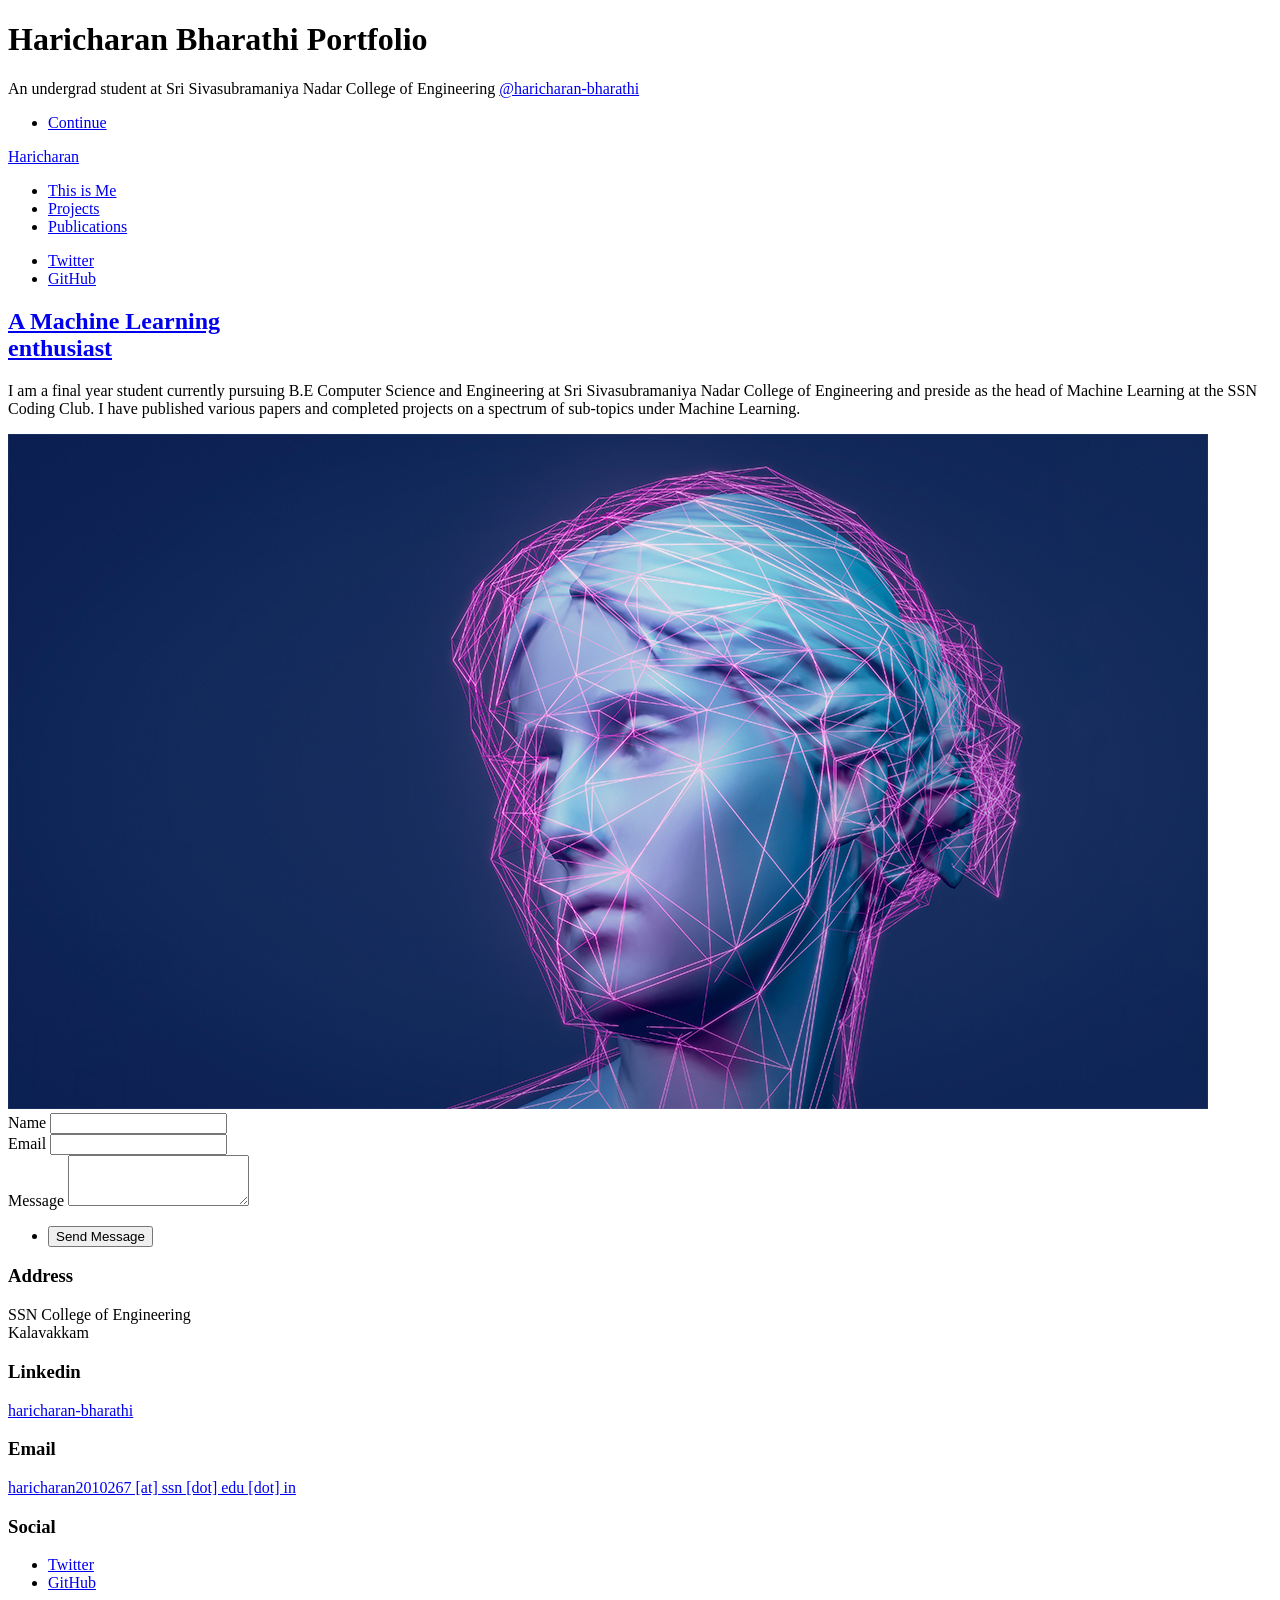
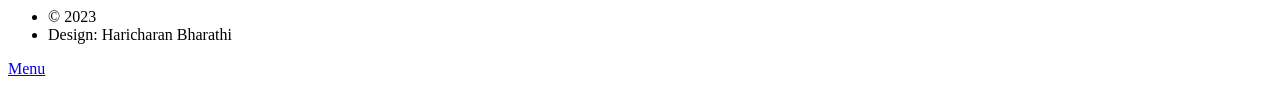
==== index.html @ 90789175 "first commit" ====
<!DOCTYPE HTML>
<!--
	Massively by HTML5 UP
	html5up.net | @ajlkn
	Free for personal and commercial use under the CCA 3.0 license (html5up.net/license)
-->
<html>
	<head>
		<title>Haricharan Bharathi</title>
		<meta charset="utf-8" />
		<meta name="viewport" content="width=device-width, initial-scale=1, user-scalable=no" />
		<link rel="stylesheet" href="assets/css/main.css" />
		<noscript><link rel="stylesheet" href="assets/css/noscript.css" /></noscript>
	</head>
	<body class="is-preload">

		<!-- Wrapper -->
			<div id="wrapper" class="fade-in">

				<!-- Intro -->
					<div id="intro">
						<h1>Haricharan Bharathi Portfolio</h1>
						<p>An undergrad student at Sri Sivasubramaniya Nadar College of Engineering <a href="https://www.linkedin.com/in/haricharan-bharathi/">@haricharan-bharathi</a></p>
						<ul class="actions">
							<li><a href="#header" class="button icon solid solo fa-arrow-down scrolly">Continue</a></li>
						</ul>
					</div>

				<!-- Header -->
					<header id="header">
						<a href="index.html" class="logo">Haricharan</a>
					</header>

				<!-- Nav -->
					<nav id="nav">
						<ul class="links">
							<li class="active"><a href="index.html">This is Me</a></li>
							<li><a href="generic.html">Projects</a></li>
							<li><a href="elements.html">Publications</a></li>
						</ul>
						<ul class="icons">
							<li>
								<a href="https://twitter.com/HaricharanBhar1" class="icon brands alt fa-twitter"><span class="label">Twitter</span></a></li>
									<!-- <li><a href="#" class="icon brands alt fa-facebook-f"><span class="label">Facebook</span></a></li>
									<li><a href="#" class="icon brands alt fa-instagram"><span class="label">Instagram</span></a></li> -->
									<li><a href="https://github.com/Haricharan0311" class="icon brands alt fa-github"><span class="label">GitHub</span></a>
									</li>
						</ul>
					</nav>

				<!-- Main -->
					<div id="main">

						<!-- Featured Post -->
							<article class="post featured">
								<header class="major">
									
									<h2><a href="#">A Machine Learning<br />
									enthusiast</a></h2>
									<p>I am a final year student currently pursuing B.E Computer Science and Engineering at Sri Sivasubramaniya Nadar College of Engineering 
										and preside as the head of Machine Learning at the SSN Coding Club. I have published various papers and completed projects on a spectrum of sub-topics under Machine Learning.
									</p>
								</header>
								<a href="#" class="image main"><img src="images\Mar23_24_1401980646.jpg" alt="" /></a>
								
							</article>

						

					</div>

				<!-- Footer -->
					<footer id="footer">
						<section>
							<form method="post" action="#">
								<div class="fields">
									<div class="field">
										<label for="name">Name</label>
										<input type="text" name="name" id="name" />
									</div>
									<div class="field">
										<label for="email">Email</label>
										<input type="text" name="email" id="email" />
									</div>
									<div class="field">
										<label for="message">Message</label>
										<textarea name="message" id="message" rows="3"></textarea>
									</div>
								</div>
								<ul class="actions">
									<li><input type="submit" value="Send Message" /></li>
								</ul>
							</form>
						</section>
						<section class="split contact">
							<section class="alt">
								<h3>Address</h3>
								<p>SSN College of Engineering<br />
									Kalavakkam</p>
							</section>
							<section>
								<h3>Linkedin</h3>
								<p><a href="#">haricharan-bharathi</a></p>
							</section>
							<section>
								<h3>Email</h3>
								<p><a href="#">haricharan2010267 [at] ssn [dot] edu [dot] in</a></p>
							</section>
							<section>
								<h3>Social</h3>
								<ul class="icons alt">
									<li><a href="https://twitter.com/HaricharanBhar1" class="icon brands alt fa-twitter"><span class="label">Twitter</span></a></li>
									<!-- <li><a href="#" class="icon brands alt fa-facebook-f"><span class="label">Facebook</span></a></li>
									<li><a href="#" class="icon brands alt fa-instagram"><span class="label">Instagram</span></a></li> -->
									<li><a href="https://github.com/Haricharan0311" class="icon brands alt fa-github"><span class="label">GitHub</span></a></li>
								</ul>
							</section>
						</section>
					</footer>

				<!-- Copyright -->
					<div id="copyright">
						<ul><li>&copy; 2023</li><li>Design: Haricharan Bharathi</li></ul>
					</div>

			</div>

		<!-- Scripts -->
			<script src="assets/js/jquery.min.js"></script>
			<script src="assets/js/jquery.scrollex.min.js"></script>
			<script src="assets/js/jquery.scrolly.min.js"></script>
			<script src="assets/js/browser.min.js"></script>
			<script src="assets/js/breakpoints.min.js"></script>
			<script src="assets/js/util.js"></script>
			<script src="assets/js/main.js"></script>

	</body>
</html>
---- assets/css/main.css ----
@import url(fontawesome-all.min.css);
@import url("https://fonts.googleapis.com/css?family=Merriweather:300,700,300italic,700italic|Source+Sans+Pro:900");

/*
	Massively by HTML5 UP
	html5up.net | @ajlkn
	Free for personal and commercial use under the CCA 3.0 license (html5up.net/license)
*/

html, body, div, span, applet, object,
iframe, h1, h2, h3, h4, h5, h6, p, blockquote,
pre, a, abbr, acronym, address, big, cite,
code, del, dfn, em, img, ins, kbd, q, s, samp,
small, strike, strong, sub, sup, tt, var, b,
u, i, center, dl, dt, dd, ol, ul, li, fieldset,
form, label, legend, table, caption, tbody,
tfoot, thead, tr, th, td, article, aside,
canvas, details, embed, figure, figcaption,
footer, header, hgroup, menu, nav, output, ruby,
section, summary, time, mark, audio, video {
	margin: 0;
	padding: 0;
	border: 0;
	font-size: 100%;
	font: inherit;
	vertical-align: baseline;}

article, aside, details, figcaption, figure,
footer, header, hgroup, menu, nav, section {
	display: block;}

body {
	line-height: 1;
}

ol, ul {
	list-style: none;
}

blockquote, q {
	quotes: none;
}

	blockquote:before, blockquote:after, q:before, q:after {
		content: '';
		content: none;
	}

table {
	border-collapse: collapse;
	border-spacing: 0;
}

body {
	-webkit-text-size-adjust: none;
}

mark {
	background-color: transparent;
	color: inherit;
}

input::-moz-focus-inner {
	border: 0;
	padding: 0;
}

input, select, textarea {
	-moz-appearance: none;
	-webkit-appearance: none;
	-ms-appearance: none;
	appearance: none;
}

/* Basic */

	@-ms-viewport {
		width: device-width;
	}

	body {
		-ms-overflow-style: scrollbar;
	}

	@media screen and (max-width: 480px) {

		html, body {
			min-width: 320px;
		}

	}

	html {
		box-sizing: border-box;
	}

	*, *:before, *:after {
		box-sizing: inherit;
	}

	body {
		background-color: #1e252d;
	}

		body.is-preload *, body.is-preload *:before, body.is-preload *:after {
			-moz-animation: none !important;
			-webkit-animation: none !important;
			-ms-animation: none !important;
			animation: none !important;
			-moz-transition: none !important;
			-webkit-transition: none !important;
			-ms-transition: none !important;
			transition: none !important;
		}

/* Type */

	html {
		font-size: 16pt;
	}

		@media screen and (max-width: 1680px) {

			html {
				font-size: 12pt;
			}

		}

		@media screen and (max-width: 1280px) {

			html {
				font-size: 11pt;
			}

		}

		@media screen and (max-width: 360px) {

			html {
				font-size: 10pt;
			}

		}

	body {
		color: #212931;
	}

	body, input, select, textarea {
		font-family: "Merriweather", Georgia, serif;
		font-weight: 300;
		font-size: 1rem;
		line-height: 2.375;
	}

	a {
		-moz-transition: color 0.2s ease-in-out, background-color 0.2s ease-in-out, border-color 0.2s ease-in-out, box-shadow 0.2s ease-in-out;
		-webkit-transition: color 0.2s ease-in-out, background-color 0.2s ease-in-out, border-color 0.2s ease-in-out, box-shadow 0.2s ease-in-out;
		-ms-transition: color 0.2s ease-in-out, background-color 0.2s ease-in-out, border-color 0.2s ease-in-out, box-shadow 0.2s ease-in-out;
		transition: color 0.2s ease-in-out, background-color 0.2s ease-in-out, border-color 0.2s ease-in-out, box-shadow 0.2s ease-in-out;
		border-bottom: dotted 1px;
		text-decoration: none;
	}

		a:hover {
			border-bottom-color: transparent;
		}

	strong, b {
		font-weight: 600;
	}

	em, i {
		font-style: italic;
	}

	p {
		text-align: justify;
		margin: 0 0 2rem 0;
	}

	h1, h2, h3, h4, h5, h6 {
		font-family: "Source Sans Pro", Helvetica, sans-serif;
		font-weight: 900;
		line-height: 1.5;
		letter-spacing: 0.075em;
		text-transform: uppercase;
		margin: 0 0 1rem 0;
	}

		h1 a, h2 a, h3 a, h4 a, h5 a, h6 a {
			border-bottom: 0;
			color: inherit;
			text-decoration: none;
		}

	h1 {
		font-size: 4rem;
		line-height: 1.1;
		margin: 0 0 2rem 0;
	}

	h2 {
		font-size: 1.75rem;
		line-height: 1.3;
		margin: 0 0 1.5rem 0;
	}

	h3 {
		font-size: 1.25rem;
		margin: 0 0 1.5rem 0;
	}

	h4 {
		font-size: 1rem;
	}

	h5 {
		font-size: 0.9rem;
	}

	h6 {
		font-size: 0.8rem;
	}

	sub {
		font-size: 0.8rem;
		position: relative;
		top: 0.5rem;
	}

	sup {
		font-size: 0.8rem;
		position: relative;
		top: -0.5rem;
	}

	blockquote {
		border-left: solid 4px;
		font-style: italic;
		margin: 0 0 2rem 0;
		padding: 0.5rem 0 0.5rem 2rem;
	}

	code {
		border: solid 2px;
		font-family: "Courier New", monospace;
		font-size: 0.9rem;
		margin: 0 0.25rem;
		padding: 0.25rem 0.65rem;
	}

	pre {
		-webkit-overflow-scrolling: touch;
		font-family: "Courier New", monospace;
		font-size: 0.9rem;
		margin: 0 0 2rem 0;
	}

		pre code {
			display: block;
			line-height: 1.75;
			padding: 1rem 1.5rem;
			overflow-x: auto;
		}

	hr {
		border: 0;
		border-bottom: solid 2px;
		margin: 3rem 0;
	}

		hr.major {
			margin: 5rem 0;
		}

	.align-left {
		text-align: left;
	}

	.align-center {
		text-align: center;
	}

	.align-right {
		text-align: right;
	}

	input, select, textarea {
		color: #212931;
	}

	a {
		color: #212931;
		border-bottom-color: rgba(33, 41, 49, 0.5);
	}

		a:hover {
			border-bottom-color: transparent;
			color: #18bfef !important;
		}

	strong, b {
		color: #212931;
	}

	h1, h2, h3, h4, h5, h6 {
		color: #212931;
	}

	blockquote {
		border-left-color: #eeeeee;
	}

	code {
		background: rgba(220, 220, 220, 0.25);
		border-color: #eeeeee;
	}

	hr {
		border-bottom-color: #eeeeee;
	}

/* Row */

	.row {
		display: flex;
		flex-wrap: wrap;
		box-sizing: border-box;
		align-items: stretch;
	}

		.row > * {
			box-sizing: border-box;
		}

		.row.gtr-uniform > * > :last-child {
			margin-bottom: 0;
		}

		.row.aln-left {
			justify-content: flex-start;
		}

		.row.aln-center {
			justify-content: center;
		}

		.row.aln-right {
			justify-content: flex-end;
		}

		.row.aln-top {
			align-items: flex-start;
		}

		.row.aln-middle {
			align-items: center;
		}

		.row.aln-bottom {
			align-items: flex-end;
		}

		.row > .imp {
			order: -1;
		}

		.row > .col-1 {
			width: 8.33333%;
		}

		.row > .off-1 {
			margin-left: 8.33333%;
		}

		.row > .col-2 {
			width: 16.66667%;
		}

		.row > .off-2 {
			margin-left: 16.66667%;
		}

		.row > .col-3 {
			width: 25%;
		}

		.row > .off-3 {
			margin-left: 25%;
		}

		.row > .col-4 {
			width: 33.33333%;
		}

		.row > .off-4 {
			margin-left: 33.33333%;
		}

		.row > .col-5 {
			width: 41.66667%;
		}

		.row > .off-5 {
			margin-left: 41.66667%;
		}

		.row > .col-6 {
			width: 50%;
		}

		.row > .off-6 {
			margin-left: 50%;
		}

		.row > .col-7 {
			width: 58.33333%;
		}

		.row > .off-7 {
			margin-left: 58.33333%;
		}

		.row > .col-8 {
			width: 66.66667%;
		}

		.row > .off-8 {
			margin-left: 66.66667%;
		}

		.row > .col-9 {
			width: 75%;
		}

		.row > .off-9 {
			margin-left: 75%;
		}

		.row > .col-10 {
			width: 83.33333%;
		}

		.row > .off-10 {
			margin-left: 83.33333%;
		}

		.row > .col-11 {
			width: 91.66667%;
		}

		.row > .off-11 {
			margin-left: 91.66667%;
		}

		.row > .col-12 {
			width: 100%;
		}

		.row > .off-12 {
			margin-left: 100%;
		}

		.row.gtr-0 {
			margin-top: 0;
			margin-left: 0rem;
		}

			.row.gtr-0 > * {
				padding: 0 0 0 0rem;
			}

			.row.gtr-0.gtr-uniform {
				margin-top: 0rem;
			}

				.row.gtr-0.gtr-uniform > * {
					padding-top: 0rem;
				}

		.row.gtr-25 {
			margin-top: 0;
			margin-left: -0.375rem;
		}

			.row.gtr-25 > * {
				padding: 0 0 0 0.375rem;
			}

			.row.gtr-25.gtr-uniform {
				margin-top: -0.375rem;
			}

				.row.gtr-25.gtr-uniform > * {
					padding-top: 0.375rem;
				}

		.row.gtr-50 {
			margin-top: 0;
			margin-left: -0.75rem;
		}

			.row.gtr-50 > * {
				padding: 0 0 0 0.75rem;
			}

			.row.gtr-50.gtr-uniform {
				margin-top: -0.75rem;
			}

				.row.gtr-50.gtr-uniform > * {
					padding-top: 0.75rem;
				}

		.row {
			margin-top: 0;
			margin-left: -1.5rem;
		}

			.row > * {
				padding: 0 0 0 1.5rem;
			}

			.row.gtr-uniform {
				margin-top: -1.5rem;
			}

				.row.gtr-uniform > * {
					padding-top: 1.5rem;
				}

		.row.gtr-150 {
			margin-top: 0;
			margin-left: -2.25rem;
		}

			.row.gtr-150 > * {
				padding: 0 0 0 2.25rem;
			}

			.row.gtr-150.gtr-uniform {
				margin-top: -2.25rem;
			}

				.row.gtr-150.gtr-uniform > * {
					padding-top: 2.25rem;
				}

		.row.gtr-200 {
			margin-top: 0;
			margin-left: -3rem;
		}

			.row.gtr-200 > * {
				padding: 0 0 0 3rem;
			}

			.row.gtr-200.gtr-uniform {
				margin-top: -3rem;
			}

				.row.gtr-200.gtr-uniform > * {
					padding-top: 3rem;
				}

		@media screen and (max-width: 1680px) {

			.row {
				display: flex;
				flex-wrap: wrap;
				box-sizing: border-box;
				align-items: stretch;
			}

				.row > * {
					box-sizing: border-box;
				}

				.row.gtr-uniform > * > :last-child {
					margin-bottom: 0;
				}

				.row.aln-left {
					justify-content: flex-start;
				}

				.row.aln-center {
					justify-content: center;
				}

				.row.aln-right {
					justify-content: flex-end;
				}

				.row.aln-top {
					align-items: flex-start;
				}

				.row.aln-middle {
					align-items: center;
				}

				.row.aln-bottom {
					align-items: flex-end;
				}

				.row > .imp-xlarge {
					order: -1;
				}

				.row > .col-1-xlarge {
					width: 8.33333%;
				}

				.row > .off-1-xlarge {
					margin-left: 8.33333%;
				}

				.row > .col-2-xlarge {
					width: 16.66667%;
				}

				.row > .off-2-xlarge {
					margin-left: 16.66667%;
				}

				.row > .col-3-xlarge {
					width: 25%;
				}

				.row > .off-3-xlarge {
					margin-left: 25%;
				}

				.row > .col-4-xlarge {
					width: 33.33333%;
				}

				.row > .off-4-xlarge {
					margin-left: 33.33333%;
				}

				.row > .col-5-xlarge {
					width: 41.66667%;
				}

				.row > .off-5-xlarge {
					margin-left: 41.66667%;
				}

				.row > .col-6-xlarge {
					width: 50%;
				}

				.row > .off-6-xlarge {
					margin-left: 50%;
				}

				.row > .col-7-xlarge {
					width: 58.33333%;
				}

				.row > .off-7-xlarge {
					margin-left: 58.33333%;
				}

				.row > .col-8-xlarge {
					width: 66.66667%;
				}

				.row > .off-8-xlarge {
					margin-left: 66.66667%;
				}

				.row > .col-9-xlarge {
					width: 75%;
				}

				.row > .off-9-xlarge {
					margin-left: 75%;
				}

				.row > .col-10-xlarge {
					width: 83.33333%;
				}

				.row > .off-10-xlarge {
					margin-left: 83.33333%;
				}

				.row > .col-11-xlarge {
					width: 91.66667%;
				}

				.row > .off-11-xlarge {
					margin-left: 91.66667%;
				}

				.row > .col-12-xlarge {
					width: 100%;
				}

				.row > .off-12-xlarge {
					margin-left: 100%;
				}

				.row.gtr-0 {
					margin-top: 0;
					margin-left: 0rem;
				}

					.row.gtr-0 > * {
						padding: 0 0 0 0rem;
					}

					.row.gtr-0.gtr-uniform {
						margin-top: 0rem;
					}

						.row.gtr-0.gtr-uniform > * {
							padding-top: 0rem;
						}

				.row.gtr-25 {
					margin-top: 0;
					margin-left: -0.375rem;
				}

					.row.gtr-25 > * {
						padding: 0 0 0 0.375rem;
					}

					.row.gtr-25.gtr-uniform {
						margin-top: -0.375rem;
					}

						.row.gtr-25.gtr-uniform > * {
							padding-top: 0.375rem;
						}

				.row.gtr-50 {
					margin-top: 0;
					margin-left: -0.75rem;
				}

					.row.gtr-50 > * {
						padding: 0 0 0 0.75rem;
					}

					.row.gtr-50.gtr-uniform {
						margin-top: -0.75rem;
					}

						.row.gtr-50.gtr-uniform > * {
							padding-top: 0.75rem;
						}

				.row {
					margin-top: 0;
					margin-left: -1.5rem;
				}

					.row > * {
						padding: 0 0 0 1.5rem;
					}

					.row.gtr-uniform {
						margin-top: -1.5rem;
					}

						.row.gtr-uniform > * {
							padding-top: 1.5rem;
						}

				.row.gtr-150 {
					margin-top: 0;
					margin-left: -2.25rem;
				}

					.row.gtr-150 > * {
						padding: 0 0 0 2.25rem;
					}

					.row.gtr-150.gtr-uniform {
						margin-top: -2.25rem;
					}

						.row.gtr-150.gtr-uniform > * {
							padding-top: 2.25rem;
						}

				.row.gtr-200 {
					margin-top: 0;
					margin-left: -3rem;
				}

					.row.gtr-200 > * {
						padding: 0 0 0 3rem;
					}

					.row.gtr-200.gtr-uniform {
						margin-top: -3rem;
					}

						.row.gtr-200.gtr-uniform > * {
							padding-top: 3rem;
						}

		}

		@media screen and (max-width: 1280px) {

			.row {
				display: flex;
				flex-wrap: wrap;
				box-sizing: border-box;
				align-items: stretch;
			}

				.row > * {
					box-sizing: border-box;
				}

				.row.gtr-uniform > * > :last-child {
					margin-bottom: 0;
				}

				.row.aln-left {
					justify-content: flex-start;
				}

				.row.aln-center {
					justify-content: center;
				}

				.row.aln-right {
					justify-content: flex-end;
				}

				.row.aln-top {
					align-items: flex-start;
				}

				.row.aln-middle {
					align-items: center;
				}

				.row.aln-bottom {
					align-items: flex-end;
				}

				.row > .imp-large {
					order: -1;
				}

				.row > .col-1-large {
					width: 8.33333%;
				}

				.row > .off-1-large {
					margin-left: 8.33333%;
				}

				.row > .col-2-large {
					width: 16.66667%;
				}

				.row > .off-2-large {
					margin-left: 16.66667%;
				}

				.row > .col-3-large {
					width: 25%;
				}

				.row > .off-3-large {
					margin-left: 25%;
				}

				.row > .col-4-large {
					width: 33.33333%;
				}

				.row > .off-4-large {
					margin-left: 33.33333%;
				}

				.row > .col-5-large {
					width: 41.66667%;
				}

				.row > .off-5-large {
					margin-left: 41.66667%;
				}

				.row > .col-6-large {
					width: 50%;
				}

				.row > .off-6-large {
					margin-left: 50%;
				}

				.row > .col-7-large {
					width: 58.33333%;
				}

				.row > .off-7-large {
					margin-left: 58.33333%;
				}

				.row > .col-8-large {
					width: 66.66667%;
				}

				.row > .off-8-large {
					margin-left: 66.66667%;
				}

				.row > .col-9-large {
					width: 75%;
				}

				.row > .off-9-large {
					margin-left: 75%;
				}

				.row > .col-10-large {
					width: 83.33333%;
				}

				.row > .off-10-large {
					margin-left: 83.33333%;
				}

				.row > .col-11-large {
					width: 91.66667%;
				}

				.row > .off-11-large {
					margin-left: 91.66667%;
				}

				.row > .col-12-large {
					width: 100%;
				}

				.row > .off-12-large {
					margin-left: 100%;
				}

				.row.gtr-0 {
					margin-top: 0;
					margin-left: 0rem;
				}

					.row.gtr-0 > * {
						padding: 0 0 0 0rem;
					}

					.row.gtr-0.gtr-uniform {
						margin-top: 0rem;
					}

						.row.gtr-0.gtr-uniform > * {
							padding-top: 0rem;
						}

				.row.gtr-25 {
					margin-top: 0;
					margin-left: -0.375rem;
				}

					.row.gtr-25 > * {
						padding: 0 0 0 0.375rem;
					}

					.row.gtr-25.gtr-uniform {
						margin-top: -0.375rem;
					}

						.row.gtr-25.gtr-uniform > * {
							padding-top: 0.375rem;
						}

				.row.gtr-50 {
					margin-top: 0;
					margin-left: -0.75rem;
				}

					.row.gtr-50 > * {
						padding: 0 0 0 0.75rem;
					}

					.row.gtr-50.gtr-uniform {
						margin-top: -0.75rem;
					}

						.row.gtr-50.gtr-uniform > * {
							padding-top: 0.75rem;
						}

				.row {
					margin-top: 0;
					margin-left: -1.5rem;
				}

					.row > * {
						padding: 0 0 0 1.5rem;
					}

					.row.gtr-uniform {
						margin-top: -1.5rem;
					}

						.row.gtr-uniform > * {
							padding-top: 1.5rem;
						}

				.row.gtr-150 {
					margin-top: 0;
					margin-left: -2.25rem;
				}

					.row.gtr-150 > * {
						padding: 0 0 0 2.25rem;
					}

					.row.gtr-150.gtr-uniform {
						margin-top: -2.25rem;
					}

						.row.gtr-150.gtr-uniform > * {
							padding-top: 2.25rem;
						}

				.row.gtr-200 {
					margin-top: 0;
					margin-left: -3rem;
				}

					.row.gtr-200 > * {
						padding: 0 0 0 3rem;
					}

					.row.gtr-200.gtr-uniform {
						margin-top: -3rem;
					}

						.row.gtr-200.gtr-uniform > * {
							padding-top: 3rem;
						}

		}

		@media screen and (max-width: 980px) {

			.row {
				display: flex;
				flex-wrap: wrap;
				box-sizing: border-box;
				align-items: stretch;
			}

				.row > * {
					box-sizing: border-box;
				}

				.row.gtr-uniform > * > :last-child {
					margin-bottom: 0;
				}

				.row.aln-left {
					justify-content: flex-start;
				}

				.row.aln-center {
					justify-content: center;
				}

				.row.aln-right {
					justify-content: flex-end;
				}

				.row.aln-top {
					align-items: flex-start;
				}

				.row.aln-middle {
					align-items: center;
				}

				.row.aln-bottom {
					align-items: flex-end;
				}

				.row > .imp-medium {
					order: -1;
				}

				.row > .col-1-medium {
					width: 8.33333%;
				}

				.row > .off-1-medium {
					margin-left: 8.33333%;
				}

				.row > .col-2-medium {
					width: 16.66667%;
				}

				.row > .off-2-medium {
					margin-left: 16.66667%;
				}

				.row > .col-3-medium {
					width: 25%;
				}

				.row > .off-3-medium {
					margin-left: 25%;
				}

				.row > .col-4-medium {
					width: 33.33333%;
				}

				.row > .off-4-medium {
					margin-left: 33.33333%;
				}

				.row > .col-5-medium {
					width: 41.66667%;
				}

				.row > .off-5-medium {
					margin-left: 41.66667%;
				}

				.row > .col-6-medium {
					width: 50%;
				}

				.row > .off-6-medium {
					margin-left: 50%;
				}

				.row > .col-7-medium {
					width: 58.33333%;
				}

				.row > .off-7-medium {
					margin-left: 58.33333%;
				}

				.row > .col-8-medium {
					width: 66.66667%;
				}

				.row > .off-8-medium {
					margin-left: 66.66667%;
				}

				.row > .col-9-medium {
					width: 75%;
				}

				.row > .off-9-medium {
					margin-left: 75%;
				}

				.row > .col-10-medium {
					width: 83.33333%;
				}

				.row > .off-10-medium {
					margin-left: 83.33333%;
				}

				.row > .col-11-medium {
					width: 91.66667%;
				}

				.row > .off-11-medium {
					margin-left: 91.66667%;
				}

				.row > .col-12-medium {
					width: 100%;
				}

				.row > .off-12-medium {
					margin-left: 100%;
				}

				.row.gtr-0 {
					margin-top: 0;
					margin-left: 0rem;
				}

					.row.gtr-0 > * {
						padding: 0 0 0 0rem;
					}

					.row.gtr-0.gtr-uniform {
						margin-top: 0rem;
					}

						.row.gtr-0.gtr-uniform > * {
							padding-top: 0rem;
						}

				.row.gtr-25 {
					margin-top: 0;
					margin-left: -0.375rem;
				}

					.row.gtr-25 > * {
						padding: 0 0 0 0.375rem;
					}

					.row.gtr-25.gtr-uniform {
						margin-top: -0.375rem;
					}

						.row.gtr-25.gtr-uniform > * {
							padding-top: 0.375rem;
						}

				.row.gtr-50 {
					margin-top: 0;
					margin-left: -0.75rem;
				}

					.row.gtr-50 > * {
						padding: 0 0 0 0.75rem;
					}

					.row.gtr-50.gtr-uniform {
						margin-top: -0.75rem;
					}

						.row.gtr-50.gtr-uniform > * {
							padding-top: 0.75rem;
						}

				.row {
					margin-top: 0;
					margin-left: -1.5rem;
				}

					.row > * {
						padding: 0 0 0 1.5rem;
					}

					.row.gtr-uniform {
						margin-top: -1.5rem;
					}

						.row.gtr-uniform > * {
							padding-top: 1.5rem;
						}

				.row.gtr-150 {
					margin-top: 0;
					margin-left: -2.25rem;
				}

					.row.gtr-150 > * {
						padding: 0 0 0 2.25rem;
					}

					.row.gtr-150.gtr-uniform {
						margin-top: -2.25rem;
					}

						.row.gtr-150.gtr-uniform > * {
							padding-top: 2.25rem;
						}

				.row.gtr-200 {
					margin-top: 0;
					margin-left: -3rem;
				}

					.row.gtr-200 > * {
						padding: 0 0 0 3rem;
					}

					.row.gtr-200.gtr-uniform {
						margin-top: -3rem;
					}

						.row.gtr-200.gtr-uniform > * {
							padding-top: 3rem;
						}

		}

		@media screen and (max-width: 736px) {

			.row {
				display: flex;
				flex-wrap: wrap;
				box-sizing: border-box;
				align-items: stretch;
			}

				.row > * {
					box-sizing: border-box;
				}

				.row.gtr-uniform > * > :last-child {
					margin-bottom: 0;
				}

				.row.aln-left {
					justify-content: flex-start;
				}

				.row.aln-center {
					justify-content: center;
				}

				.row.aln-right {
					justify-content: flex-end;
				}

				.row.aln-top {
					align-items: flex-start;
				}

				.row.aln-middle {
					align-items: center;
				}

				.row.aln-bottom {
					align-items: flex-end;
				}

				.row > .imp-small {
					order: -1;
				}

				.row > .col-1-small {
					width: 8.33333%;
				}

				.row > .off-1-small {
					margin-left: 8.33333%;
				}

				.row > .col-2-small {
					width: 16.66667%;
				}

				.row > .off-2-small {
					margin-left: 16.66667%;
				}

				.row > .col-3-small {
					width: 25%;
				}

				.row > .off-3-small {
					margin-left: 25%;
				}

				.row > .col-4-small {
					width: 33.33333%;
				}

				.row > .off-4-small {
					margin-left: 33.33333%;
				}

				.row > .col-5-small {
					width: 41.66667%;
				}

				.row > .off-5-small {
					margin-left: 41.66667%;
				}

				.row > .col-6-small {
					width: 50%;
				}

				.row > .off-6-small {
					margin-left: 50%;
				}

				.row > .col-7-small {
					width: 58.33333%;
				}

				.row > .off-7-small {
					margin-left: 58.33333%;
				}

				.row > .col-8-small {
					width: 66.66667%;
				}

				.row > .off-8-small {
					margin-left: 66.66667%;
				}

				.row > .col-9-small {
					width: 75%;
				}

				.row > .off-9-small {
					margin-left: 75%;
				}

				.row > .col-10-small {
					width: 83.33333%;
				}

				.row > .off-10-small {
					margin-left: 83.33333%;
				}

				.row > .col-11-small {
					width: 91.66667%;
				}

				.row > .off-11-small {
					margin-left: 91.66667%;
				}

				.row > .col-12-small {
					width: 100%;
				}

				.row > .off-12-small {
					margin-left: 100%;
				}

				.row.gtr-0 {
					margin-top: 0;
					margin-left: 0rem;
				}

					.row.gtr-0 > * {
						padding: 0 0 0 0rem;
					}

					.row.gtr-0.gtr-uniform {
						margin-top: 0rem;
					}

						.row.gtr-0.gtr-uniform > * {
							padding-top: 0rem;
						}

				.row.gtr-25 {
					margin-top: 0;
					margin-left: -0.375rem;
				}

					.row.gtr-25 > * {
						padding: 0 0 0 0.375rem;
					}

					.row.gtr-25.gtr-uniform {
						margin-top: -0.375rem;
					}

						.row.gtr-25.gtr-uniform > * {
							padding-top: 0.375rem;
						}

				.row.gtr-50 {
					margin-top: 0;
					margin-left: -0.75rem;
				}

					.row.gtr-50 > * {
						padding: 0 0 0 0.75rem;
					}

					.row.gtr-50.gtr-uniform {
						margin-top: -0.75rem;
					}

						.row.gtr-50.gtr-uniform > * {
							padding-top: 0.75rem;
						}

				.row {
					margin-top: 0;
					margin-left: -1.5rem;
				}

					.row > * {
						padding: 0 0 0 1.5rem;
					}

					.row.gtr-uniform {
						margin-top: -1.5rem;
					}

						.row.gtr-uniform > * {
							padding-top: 1.5rem;
						}

				.row.gtr-150 {
					margin-top: 0;
					margin-left: -2.25rem;
				}

					.row.gtr-150 > * {
						padding: 0 0 0 2.25rem;
					}

					.row.gtr-150.gtr-uniform {
						margin-top: -2.25rem;
					}

						.row.gtr-150.gtr-uniform > * {
							padding-top: 2.25rem;
						}

				.row.gtr-200 {
					margin-top: 0;
					margin-left: -3rem;
				}

					.row.gtr-200 > * {
						padding: 0 0 0 3rem;
					}

					.row.gtr-200.gtr-uniform {
						margin-top: -3rem;
					}

						.row.gtr-200.gtr-uniform > * {
							padding-top: 3rem;
						}

		}

		@media screen and (max-width: 480px) {

			.row {
				display: flex;
				flex-wrap: wrap;
				box-sizing: border-box;
				align-items: stretch;
			}

				.row > * {
					box-sizing: border-box;
				}

				.row.gtr-uniform > * > :last-child {
					margin-bottom: 0;
				}

				.row.aln-left {
					justify-content: flex-start;
				}

				.row.aln-center {
					justify-content: center;
				}

				.row.aln-right {
					justify-content: flex-end;
				}

				.row.aln-top {
					align-items: flex-start;
				}

				.row.aln-middle {
					align-items: center;
				}

				.row.aln-bottom {
					align-items: flex-end;
				}

				.row > .imp-xsmall {
					order: -1;
				}

				.row > .col-1-xsmall {
					width: 8.33333%;
				}

				.row > .off-1-xsmall {
					margin-left: 8.33333%;
				}

				.row > .col-2-xsmall {
					width: 16.66667%;
				}

				.row > .off-2-xsmall {
					margin-left: 16.66667%;
				}

				.row > .col-3-xsmall {
					width: 25%;
				}

				.row > .off-3-xsmall {
					margin-left: 25%;
				}

				.row > .col-4-xsmall {
					width: 33.33333%;
				}

				.row > .off-4-xsmall {
					margin-left: 33.33333%;
				}

				.row > .col-5-xsmall {
					width: 41.66667%;
				}

				.row > .off-5-xsmall {
					margin-left: 41.66667%;
				}

				.row > .col-6-xsmall {
					width: 50%;
				}

				.row > .off-6-xsmall {
					margin-left: 50%;
				}

				.row > .col-7-xsmall {
					width: 58.33333%;
				}

				.row > .off-7-xsmall {
					margin-left: 58.33333%;
				}

				.row > .col-8-xsmall {
					width: 66.66667%;
				}

				.row > .off-8-xsmall {
					margin-left: 66.66667%;
				}

				.row > .col-9-xsmall {
					width: 75%;
				}

				.row > .off-9-xsmall {
					margin-left: 75%;
				}

				.row > .col-10-xsmall {
					width: 83.33333%;
				}

				.row > .off-10-xsmall {
					margin-left: 83.33333%;
				}

				.row > .col-11-xsmall {
					width: 91.66667%;
				}

				.row > .off-11-xsmall {
					margin-left: 91.66667%;
				}

				.row > .col-12-xsmall {
					width: 100%;
				}

				.row > .off-12-xsmall {
					margin-left: 100%;
				}

				.row.gtr-0 {
					margin-top: 0;
					margin-left: 0rem;
				}

					.row.gtr-0 > * {
						padding: 0 0 0 0rem;
					}

					.row.gtr-0.gtr-uniform {
						margin-top: 0rem;
					}

						.row.gtr-0.gtr-uniform > * {
							padding-top: 0rem;
						}

				.row.gtr-25 {
					margin-top: 0;
					margin-left: -0.375rem;
				}

					.row.gtr-25 > * {
						padding: 0 0 0 0.375rem;
					}

					.row.gtr-25.gtr-uniform {
						margin-top: -0.375rem;
					}

						.row.gtr-25.gtr-uniform > * {
							padding-top: 0.375rem;
						}

				.row.gtr-50 {
					margin-top: 0;
					margin-left: -0.75rem;
				}

					.row.gtr-50 > * {
						padding: 0 0 0 0.75rem;
					}

					.row.gtr-50.gtr-uniform {
						margin-top: -0.75rem;
					}

						.row.gtr-50.gtr-uniform > * {
							padding-top: 0.75rem;
						}

				.row {
					margin-top: 0;
					margin-left: -1.5rem;
				}

					.row > * {
						padding: 0 0 0 1.5rem;
					}

					.row.gtr-uniform {
						margin-top: -1.5rem;
					}

						.row.gtr-uniform > * {
							padding-top: 1.5rem;
						}

				.row.gtr-150 {
					margin-top: 0;
					margin-left: -2.25rem;
				}

					.row.gtr-150 > * {
						padding: 0 0 0 2.25rem;
					}

					.row.gtr-150.gtr-uniform {
						margin-top: -2.25rem;
					}

						.row.gtr-150.gtr-uniform > * {
							padding-top: 2.25rem;
						}

				.row.gtr-200 {
					margin-top: 0;
					margin-left: -3rem;
				}

					.row.gtr-200 > * {
						padding: 0 0 0 3rem;
					}

					.row.gtr-200.gtr-uniform {
						margin-top: -3rem;
					}

						.row.gtr-200.gtr-uniform > * {
							padding-top: 3rem;
						}

		}

		@media screen and (max-width: 360px) {

			.row {
				display: flex;
				flex-wrap: wrap;
				box-sizing: border-box;
				align-items: stretch;
			}

				.row > * {
					box-sizing: border-box;
				}

				.row.gtr-uniform > * > :last-child {
					margin-bottom: 0;
				}

				.row.aln-left {
					justify-content: flex-start;
				}

				.row.aln-center {
					justify-content: center;
				}

				.row.aln-right {
					justify-content: flex-end;
				}

				.row.aln-top {
					align-items: flex-start;
				}

				.row.aln-middle {
					align-items: center;
				}

				.row.aln-bottom {
					align-items: flex-end;
				}

				.row > .imp-xxsmall {
					order: -1;
				}

				.row > .col-1-xxsmall {
					width: 8.33333%;
				}

				.row > .off-1-xxsmall {
					margin-left: 8.33333%;
				}

				.row > .col-2-xxsmall {
					width: 16.66667%;
				}

				.row > .off-2-xxsmall {
					margin-left: 16.66667%;
				}

				.row > .col-3-xxsmall {
					width: 25%;
				}

				.row > .off-3-xxsmall {
					margin-left: 25%;
				}

				.row > .col-4-xxsmall {
					width: 33.33333%;
				}

				.row > .off-4-xxsmall {
					margin-left: 33.33333%;
				}

				.row > .col-5-xxsmall {
					width: 41.66667%;
				}

				.row > .off-5-xxsmall {
					margin-left: 41.66667%;
				}

				.row > .col-6-xxsmall {
					width: 50%;
				}

				.row > .off-6-xxsmall {
					margin-left: 50%;
				}

				.row > .col-7-xxsmall {
					width: 58.33333%;
				}

				.row > .off-7-xxsmall {
					margin-left: 58.33333%;
				}

				.row > .col-8-xxsmall {
					width: 66.66667%;
				}

				.row > .off-8-xxsmall {
					margin-left: 66.66667%;
				}

				.row > .col-9-xxsmall {
					width: 75%;
				}

				.row > .off-9-xxsmall {
					margin-left: 75%;
				}

				.row > .col-10-xxsmall {
					width: 83.33333%;
				}

				.row > .off-10-xxsmall {
					margin-left: 83.33333%;
				}

				.row > .col-11-xxsmall {
					width: 91.66667%;
				}

				.row > .off-11-xxsmall {
					margin-left: 91.66667%;
				}

				.row > .col-12-xxsmall {
					width: 100%;
				}

				.row > .off-12-xxsmall {
					margin-left: 100%;
				}

				.row.gtr-0 {
					margin-top: 0;
					margin-left: 0rem;
				}

					.row.gtr-0 > * {
						padding: 0 0 0 0rem;
					}

					.row.gtr-0.gtr-uniform {
						margin-top: 0rem;
					}

						.row.gtr-0.gtr-uniform > * {
							padding-top: 0rem;
						}

				.row.gtr-25 {
					margin-top: 0;
					margin-left: -0.375rem;
				}

					.row.gtr-25 > * {
						padding: 0 0 0 0.375rem;
					}

					.row.gtr-25.gtr-uniform {
						margin-top: -0.375rem;
					}

						.row.gtr-25.gtr-uniform > * {
							padding-top: 0.375rem;
						}

				.row.gtr-50 {
					margin-top: 0;
					margin-left: -0.75rem;
				}

					.row.gtr-50 > * {
						padding: 0 0 0 0.75rem;
					}

					.row.gtr-50.gtr-uniform {
						margin-top: -0.75rem;
					}

						.row.gtr-50.gtr-uniform > * {
							padding-top: 0.75rem;
						}

				.row {
					margin-top: 0;
					margin-left: -1.5rem;
				}

					.row > * {
						padding: 0 0 0 1.5rem;
					}

					.row.gtr-uniform {
						margin-top: -1.5rem;
					}

						.row.gtr-uniform > * {
							padding-top: 1.5rem;
						}

				.row.gtr-150 {
					margin-top: 0;
					margin-left: -2.25rem;
				}

					.row.gtr-150 > * {
						padding: 0 0 0 2.25rem;
					}

					.row.gtr-150.gtr-uniform {
						margin-top: -2.25rem;
					}

						.row.gtr-150.gtr-uniform > * {
							padding-top: 2.25rem;
						}

				.row.gtr-200 {
					margin-top: 0;
					margin-left: -3rem;
				}

					.row.gtr-200 > * {
						padding: 0 0 0 3rem;
					}

					.row.gtr-200.gtr-uniform {
						margin-top: -3rem;
					}

						.row.gtr-200.gtr-uniform > * {
							padding-top: 3rem;
						}

		}

/* Box */

	.box {
		border: solid 2px;
		margin-bottom: 2rem;
		padding: 1.5rem;
	}

		.box > :last-child,
		.box > :last-child > :last-child,
		.box > :last-child > :last-child > :last-child {
			margin-bottom: 0;
		}

		.box.alt {
			border: 0;
			border-radius: 0;
			padding: 0;
		}

	.box {
		border-color: #eeeeee;
	}

/* Button */

	input[type="submit"],
	input[type="reset"],
	input[type="button"],
	button,
	.button {
		-moz-appearance: none;
		-webkit-appearance: none;
		-ms-appearance: none;
		appearance: none;
		-moz-transition: background-color 0.2s ease-in-out, box-shadow 0.2s ease-in-out, color 0.2s ease-in-out;
		-webkit-transition: background-color 0.2s ease-in-out, box-shadow 0.2s ease-in-out, color 0.2s ease-in-out;
		-ms-transition: background-color 0.2s ease-in-out, box-shadow 0.2s ease-in-out, color 0.2s ease-in-out;
		transition: background-color 0.2s ease-in-out, box-shadow 0.2s ease-in-out, color 0.2s ease-in-out;
		border: 0;
		border-radius: 0;
		cursor: pointer;
		display: inline-block;
		font-family: "Source Sans Pro", Helvetica, sans-serif;
		font-size: 0.8rem;
		font-weight: 900;
		letter-spacing: 0.075em;
		height: 3rem;
		line-height: 3rem;
		padding: 0 2rem;
		text-align: center;
		text-decoration: none;
		text-transform: uppercase;
		white-space: nowrap;
	}

		input[type="submit"].icon:before,
		input[type="reset"].icon:before,
		input[type="button"].icon:before,
		button.icon:before,
		.button.icon:before {
			margin-right: 0.5rem;
		}

		input[type="submit"].icon.solo,
		input[type="reset"].icon.solo,
		input[type="button"].icon.solo,
		button.icon.solo,
		.button.icon.solo {
			position: relative;
			width: 4rem;
			height: 4rem;
			line-height: 4rem;
			border-radius: 4rem;
			text-indent: 4rem;
			overflow: hidden;
			padding: 0;
			white-space: nowrap;
		}

			input[type="submit"].icon.solo:before,
			input[type="reset"].icon.solo:before,
			input[type="button"].icon.solo:before,
			button.icon.solo:before,
			.button.icon.solo:before {
				position: absolute;
				display: block;
				top: 0;
				left: 0;
				width: inherit;
				height: inherit;
				line-height: inherit;
				font-size: 1.25rem;
				margin-right: 0;
				text-align: center;
				text-indent: 0;
			}

		input[type="submit"].fit,
		input[type="reset"].fit,
		input[type="button"].fit,
		button.fit,
		.button.fit {
			width: 100%;
		}

		input[type="submit"].small,
		input[type="reset"].small,
		input[type="button"].small,
		button.small,
		.button.small {
			font-size: 0.7rem;
			height: 2.5rem;
			line-height: 2.5rem;
			padding: 0 1.5rem;
		}

		input[type="submit"].large,
		input[type="reset"].large,
		input[type="button"].large,
		button.large,
		.button.large {
			font-size: 0.9rem;
			height: 3.5rem;
			line-height: 3.5rem;
			padding: 0 2.75rem;
		}

		@media screen and (max-width: 980px) {

			input[type="submit"],
			input[type="reset"],
			input[type="button"],
			button,
			.button {
				font-size: 0.9rem;
				height: 3.25rem;
				line-height: 3.25rem;
			}

				input[type="submit"].large,
				input[type="reset"].large,
				input[type="button"].large,
				button.large,
				.button.large {
					font-size: 1rem;
					height: 3.75rem;
					line-height: 3.75rem;
				}

		}

		input[type="submit"].disabled, input[type="submit"]:disabled,
		input[type="reset"].disabled,
		input[type="reset"]:disabled,
		input[type="button"].disabled,
		input[type="button"]:disabled,
		button.disabled,
		button:disabled,
		.button.disabled,
		.button:disabled {
			pointer-events: none;
			opacity: 0.25;
		}

	input[type="submit"],
	input[type="reset"],
	input[type="button"],
	button,
	.button {
		background-color: transparent;
		box-shadow: inset 0 0 0 2px #212931;
		color: #212931 !important;
	}

		input[type="submit"]:hover,
		input[type="reset"]:hover,
		input[type="button"]:hover,
		button:hover,
		.button:hover {
			box-shadow: inset 0 0 0 2px #18bfef;
			color: #18bfef !important;
		}

		input[type="submit"].primary,
		input[type="reset"].primary,
		input[type="button"].primary,
		button.primary,
		.button.primary {
			background-color: #212931;
			box-shadow: none;
			color: #ffffff !important;
		}

			input[type="submit"].primary:hover,
			input[type="reset"].primary:hover,
			input[type="button"].primary:hover,
			button.primary:hover,
			.button.primary:hover {
				background-color: #18bfef;
			}

/* Form */

	form {
		margin: 0 0 2rem 0;
	}

		form > :last-child {
			margin-bottom: 0;
		}

		form > .fields {
			display: -moz-flex;
			display: -webkit-flex;
			display: -ms-flex;
			display: flex;
			-moz-flex-wrap: wrap;
			-webkit-flex-wrap: wrap;
			-ms-flex-wrap: wrap;
			flex-wrap: wrap;
			width: calc(100% + 3rem);
			margin: -1.5rem 0 2rem -1.5rem;
		}

			form > .fields > .field {
				-moz-flex-grow: 0;
				-webkit-flex-grow: 0;
				-ms-flex-grow: 0;
				flex-grow: 0;
				-moz-flex-shrink: 0;
				-webkit-flex-shrink: 0;
				-ms-flex-shrink: 0;
				flex-shrink: 0;
				padding: 1.5rem 0 0 1.5rem;
				width: calc(100% - 1.5rem);
			}

				form > .fields > .field.half {
					width: calc(50% - 0.75rem);
				}

				form > .fields > .field.third {
					width: calc(100%/3 - 0.5rem);
				}

				form > .fields > .field.quarter {
					width: calc(25% - 0.375rem);
				}

		@media screen and (max-width: 480px) {

			form > .fields {
				width: calc(100% + 3rem);
				margin: -1.5rem 0 2rem -1.5rem;
			}

				form > .fields > .field {
					padding: 1.5rem 0 0 1.5rem;
					width: calc(100% - 1.5rem);
				}

					form > .fields > .field.half {
						width: calc(100% - 1.5rem);
					}

					form > .fields > .field.third {
						width: calc(100% - 1.5rem);
					}

					form > .fields > .field.quarter {
						width: calc(100% - 1.5rem);
					}

		}

	label {
		display: block;
		font-family: "Source Sans Pro", Helvetica, sans-serif;
		font-weight: 900;
		line-height: 1.5;
		letter-spacing: 0.075em;
		font-size: 0.8rem;
		text-transform: uppercase;
		margin: 0 0 0.75rem 0;
	}

		@media screen and (max-width: 980px) {

			label {
				font-size: 0.9rem;
			}

		}

	input[type="text"],
	input[type="password"],
	input[type="email"],
	select,
	textarea {
		-moz-appearance: none;
		-webkit-appearance: none;
		-ms-appearance: none;
		appearance: none;
		background: transparent;
		border-radius: 0;
		border: solid 2px;
		color: inherit;
		display: block;
		outline: 0;
		padding: 0 1rem;
		text-decoration: none;
		width: 100%;
	}

		input[type="text"]:invalid,
		input[type="password"]:invalid,
		input[type="email"]:invalid,
		select:invalid,
		textarea:invalid {
			box-shadow: none;
		}

	select {
		background-size: 1.25rem;
		background-repeat: no-repeat;
		background-position: calc(100% - 1rem) center;
		height: 3rem;
		padding-right: 3rem;
		text-overflow: ellipsis;
	}

		select:focus::-ms-value {
			background-color: transparent;
		}

		select::-ms-expand {
			display: none;
		}

	input[type="text"],
	input[type="password"],
	input[type="email"],
	select {
		height: 3rem;
	}

	textarea {
		padding: 0.75rem 1rem;
	}

	input[type="checkbox"],
	input[type="radio"] {
		-moz-appearance: none;
		-webkit-appearance: none;
		-ms-appearance: none;
		appearance: none;
		display: block;
		float: left;
		margin-right: -2rem;
		opacity: 0;
		width: 1rem;
		z-index: -1;
	}

		input[type="checkbox"] + label,
		input[type="radio"] + label {
			text-decoration: none;
			cursor: pointer;
			display: inline-block;
			font-size: 1rem;
			letter-spacing: 0;
			font-family: "Merriweather", Georgia, serif;
			text-transform: none;
			font-weight: 300;
			padding-left: 2.8rem;
			padding-right: 1rem;
			position: relative;
		}

			input[type="checkbox"] + label:before,
			input[type="radio"] + label:before {
				-moz-osx-font-smoothing: grayscale;
				-webkit-font-smoothing: antialiased;
				display: inline-block;
				font-style: normal;
				font-variant: normal;
				text-rendering: auto;
				line-height: 1;
				text-transform: none !important;
				font-family: 'Font Awesome 5 Free';
				font-weight: 900;
			}

			input[type="checkbox"] + label:before,
			input[type="radio"] + label:before {
				border-radius: 0;
				border: solid 2px;
				content: '';
				display: inline-block;
				font-size: 0.8rem;
				height: 1.8rem;
				left: 0;
				line-height: 1.65rem;
				position: absolute;
				text-align: center;
				top: -0.125rem;
				width: 1.8rem;
			}

		input[type="checkbox"]:checked + label:before,
		input[type="radio"]:checked + label:before {
			content: '\f00c';
		}

	input[type="checkbox"] + label:before {
		border-radius: 0;
	}

	input[type="radio"] + label:before {
		border-radius: 100%;
	}

	::-webkit-input-placeholder {
		opacity: 1.0;
	}

	:-moz-placeholder {
		opacity: 1.0;
	}

	::-moz-placeholder {
		opacity: 1.0;
	}

	:-ms-input-placeholder {
		opacity: 1.0;
	}

	label {
		color: #212931;
	}

	input[type="text"],
	input[type="password"],
	input[type="email"],
	select,
	textarea {
		border-color: #eeeeee;
	}

		input[type="text"]:focus,
		input[type="password"]:focus,
		input[type="email"]:focus,
		select:focus,
		textarea:focus {
			border-color: #18bfef;
		}

	select {
		background-image: url("data:image/svg+xml;charset=utf8,%3Csvg xmlns='http://www.w3.org/2000/svg' width='40' height='40' preserveAspectRatio='none' viewBox='0 0 40 40'%3E%3Cpath d='M9.4,12.3l10.4,10.4l10.4-10.4c0.2-0.2,0.5-0.4,0.9-0.4c0.3,0,0.6,0.1,0.9,0.4l3.3,3.3c0.2,0.2,0.4,0.5,0.4,0.9 c0,0.4-0.1,0.6-0.4,0.9L20.7,31.9c-0.2,0.2-0.5,0.4-0.9,0.4c-0.3,0-0.6-0.1-0.9-0.4L4.3,17.3c-0.2-0.2-0.4-0.5-0.4-0.9 c0-0.4,0.1-0.6,0.4-0.9l3.3-3.3c0.2-0.2,0.5-0.4,0.9-0.4S9.1,12.1,9.4,12.3z' fill='%23eeeeee' /%3E%3C/svg%3E");
	}

		select option {
			background-color: #ffffff;
			color: #212931;
		}

	.select-wrapper:before {
		color: #eeeeee;
	}

	input[type="checkbox"] + label,
	input[type="radio"] + label {
		color: #212931;
	}

		input[type="checkbox"] + label:before,
		input[type="radio"] + label:before {
			border-color: #eeeeee;
		}

	input[type="checkbox"]:checked + label:before,
	input[type="radio"]:checked + label:before {
		background-color: #212931;
		border-color: #212931;
		color: #ffffff;
	}

	input[type="checkbox"]:focus + label:before,
	input[type="radio"]:focus + label:before {
		border-color: #18bfef;
	}

	::-webkit-input-placeholder {
		color: #909498 !important;
	}

	:-moz-placeholder {
		color: #909498 !important;
	}

	::-moz-placeholder {
		color: #909498 !important;
	}

	:-ms-input-placeholder {
		color: #909498 !important;
	}

	.formerize-placeholder {
		color: #909498 !important;
	}

/* Icon */

	.icon {
		text-decoration: none;
		border-bottom: none;
		position: relative;
	}

		.icon:before {
			-moz-osx-font-smoothing: grayscale;
			-webkit-font-smoothing: antialiased;
			display: inline-block;
			font-style: normal;
			font-variant: normal;
			text-rendering: auto;
			line-height: 1;
			text-transform: none !important;
			font-family: 'Font Awesome 5 Free';
			font-weight: 400;
		}

		.icon > .label {
			display: none;
		}

		.icon:before {
			line-height: inherit;
		}

		.icon.solid:before {
			font-weight: 900;
		}

		.icon.brands:before {
			font-family: 'Font Awesome 5 Brands';
		}

/* Image */

	.image {
		border: 0;
		display: inline-block;
		position: relative;
	}

		.image img {
			display: block;
		}

		.image.left, .image.right {
			max-width: 40%;
		}

			.image.left img, .image.right img {
				width: 100%;
			}

		.image.left {
			float: left;
			margin: 0 2rem 2rem 0;
			top: 0.75rem;
		}

		.image.right {
			float: right;
			margin: 0 0 2rem 2rem;
			top: 0.75rem;
		}

		.image.fit {
			display: block;
			margin: 2.5rem 0;
			width: 100%;
		}

			.image.fit:first-child {
				margin-top: 0;
			}

			.image.fit img {
				width: 100%;
			}

		.image.main {
			display: block;
			margin: 4rem 0;
			width: 100%;
		}

			.image.main:first-child {
				margin-top: 0;
			}

			.image.main img {
				width: 100%;
			}

		@media screen and (max-width: 736px) {

			.image.fit {
				margin: 2rem 0;
			}

			.image.main {
				margin: 2rem 0;
			}

		}

	a.image {
		overflow: hidden;
	}

		a.image img {
			-moz-transition: -moz-transform 0.2s ease-out;
			-webkit-transition: -webkit-transform 0.2s ease-out;
			-ms-transition: -ms-transform 0.2s ease-out;
			transition: transform 0.2s ease-out;
		}

		a.image:hover img {
			-moz-transform: scale(1.05);
			-webkit-transform: scale(1.05);
			-ms-transform: scale(1.05);
			transform: scale(1.05);
		}

/* Actions */

	ul.actions {
		display: -moz-flex;
		display: -webkit-flex;
		display: -ms-flex;
		display: flex;
		cursor: default;
		list-style: none;
		margin-left: -1rem;
		padding-left: 0;
	}

		ul.actions li {
			padding: 0 0 0 1rem;
			vertical-align: middle;
		}

		ul.actions.special {
			-moz-justify-content: center;
			-webkit-justify-content: center;
			-ms-justify-content: center;
			justify-content: center;
			width: 100%;
			margin-left: 0;
		}

			ul.actions.special li:first-child {
				padding-left: 0;
			}

		ul.actions.stacked {
			-moz-flex-direction: column;
			-webkit-flex-direction: column;
			-ms-flex-direction: column;
			flex-direction: column;
			margin-left: 0;
		}

			ul.actions.stacked li {
				padding: 1.3rem 0 0 0;
			}

				ul.actions.stacked li:first-child {
					padding-top: 0;
				}

		ul.actions.fit {
			width: calc(100% + 1rem);
		}

			ul.actions.fit li {
				-moz-flex-grow: 1;
				-webkit-flex-grow: 1;
				-ms-flex-grow: 1;
				flex-grow: 1;
				-moz-flex-shrink: 1;
				-webkit-flex-shrink: 1;
				-ms-flex-shrink: 1;
				flex-shrink: 1;
				width: 100%;
			}

				ul.actions.fit li > * {
					width: 100%;
				}

			ul.actions.fit.stacked {
				width: 100%;
			}

		@media screen and (max-width: 480px) {

			ul.actions:not(.fixed) {
				-moz-flex-direction: column;
				-webkit-flex-direction: column;
				-ms-flex-direction: column;
				flex-direction: column;
				margin-left: 0;
				width: 100% !important;
			}

				ul.actions:not(.fixed) li {
					-moz-flex-grow: 1;
					-webkit-flex-grow: 1;
					-ms-flex-grow: 1;
					flex-grow: 1;
					-moz-flex-shrink: 1;
					-webkit-flex-shrink: 1;
					-ms-flex-shrink: 1;
					flex-shrink: 1;
					padding: 1rem 0 0 0;
					text-align: center;
					width: 100%;
				}

					ul.actions:not(.fixed) li > * {
						width: 100%;
					}

					ul.actions:not(.fixed) li:first-child {
						padding-top: 0;
					}

					ul.actions:not(.fixed) li input[type="submit"],
					ul.actions:not(.fixed) li input[type="reset"],
					ul.actions:not(.fixed) li input[type="button"],
					ul.actions:not(.fixed) li button,
					ul.actions:not(.fixed) li .button {
						width: 100%;
					}

						ul.actions:not(.fixed) li input[type="submit"].icon:before,
						ul.actions:not(.fixed) li input[type="reset"].icon:before,
						ul.actions:not(.fixed) li input[type="button"].icon:before,
						ul.actions:not(.fixed) li button.icon:before,
						ul.actions:not(.fixed) li .button.icon:before {
							margin-left: -0.5rem;
						}

		}

/* Icons */

	ul.icons {
		cursor: default;
		list-style: none;
		padding-left: 0;
	}

		ul.icons li {
			display: inline-block;
			padding: 0 0.5rem 0 0;
			vertical-align: middle;
		}

			ul.icons li:last-child {
				padding-right: 0;
			}

			ul.icons li .icon:before {
				width: 2.25rem;
				height: 2.25rem;
				line-height: 2.25rem;
				display: inline-block;
				text-align: center;
				border-radius: 100%;
				font-size: 1.25rem;
			}

		ul.icons.alt li .icon:before {
			-moz-transition: color 0.2s ease-in-out, background-color 0.2s ease-in-out, border-color 0.2s ease-in-out, box-shadow 0.2s ease-in-out;
			-webkit-transition: color 0.2s ease-in-out, background-color 0.2s ease-in-out, border-color 0.2s ease-in-out, box-shadow 0.2s ease-in-out;
			-ms-transition: color 0.2s ease-in-out, background-color 0.2s ease-in-out, border-color 0.2s ease-in-out, box-shadow 0.2s ease-in-out;
			transition: color 0.2s ease-in-out, background-color 0.2s ease-in-out, border-color 0.2s ease-in-out, box-shadow 0.2s ease-in-out;
			font-size: 1rem;
		}

/* List */

	ol {
		list-style: decimal;
		margin: 0 0 2rem 0;
		padding-left: 1.25rem;
	}

		ol li {
			padding-left: 0.25rem;
		}

	ul {
		list-style: disc;
		margin: 0 0 2rem 0;
		padding-left: 1rem;
	}

		ul li {
			padding-left: 0.5rem;
		}

		ul.divided {
			list-style: none;
			padding-left: 0;
		}

			ul.divided li {
				border-top: solid 1px;
				padding: 0.5rem 0;
			}

				ul.divided li:first-child {
					border-top: 0;
					padding-top: 0;
				}

	dl {
		margin: 0 0 2rem 0;
	}

		dl dt {
			display: block;
			font-weight: 600;
			margin: 0 0 1rem 0;
		}

		dl dd {
			margin-left: 2rem;
		}

	ul.divided li {
		border-top-color: #eeeeee;
	}

	ul.icons li a.icon:hover:before {
		color: #18bfef;
	}

	ul.icons.alt li .icon:before {
		box-shadow: inset 0 0 0 2px #eeeeee;
	}

	ul.icons.alt li a.icon:hover:before {
		box-shadow: inset 0 0 0 2px #18bfef;
	}

/* Section/Article */

	section.special, article.special {
		text-align: center;
	}

	header {
		cursor: default;
	}

		header > .date {
			display: block;
			font-size: 0.8rem;
			height: 1;
			margin: 0 0 1rem 0;
			position: relative;
		}

		header > p {
			font-style: italic;
		}

		header > h1 + p {
			font-size: 1.1rem;
			margin-top: -0.5rem;
			line-height: 2;
		}

		header > h2 + p {
			font-size: 1rem;
			margin-top: -0.75rem;
		}

		header > h3 + p {
			font-size: 0.9rem;
			margin-top: -0.75rem;
		}

		header > h4 + p {
			font-size: 0.8rem;
			margin-top: -0.75rem;
		}

		header.major {
			margin: 0 0 4rem 0;
			text-align: center;
		}

			header.major > :last-child {
				margin-bottom: 0;
			}

			header.major > p {
				margin-top: 0;
				text-align: center;
			}

			header.major > .date {
				font-size: 1rem;
				margin: 0 0 4rem 0;
			}

				header.major > .date:before, header.major > .date:after {
					content: '';
					display: block;
					position: absolute;
					top: 50%;
					width: calc(50% - 6rem);
					border-top: solid 2px;
				}

				header.major > .date:before {
					left: 0;
				}

				header.major > .date:after {
					right: 0;
				}

		@media screen and (max-width: 980px) {

			header br {
				display: none;
			}

		}

		@media screen and (max-width: 736px) {

			header.major {
				margin: 0 0 2rem 0;
			}

		}

	header.major .date:before, header.major .date:after {
		border-top-color: #eeeeee;
	}

/* Table */

	.table-wrapper {
		-webkit-overflow-scrolling: touch;
		overflow-x: auto;
	}

	table {
		margin: 0 0 2rem 0;
		width: 100%;
	}

		table tbody tr {
			border: solid 1px;
			border-left: 0;
			border-right: 0;
		}

		table td {
			padding: 0.75rem 0.75rem;
		}

		table th {
			font-family: "Source Sans Pro", Helvetica, sans-serif;
			font-size: 0.8rem;
			font-weight: 900;
			letter-spacing: 0.075em;
			line-height: 1.5;
			padding: 0 0.75rem 0.75rem 0.75rem;
			text-align: left;
			text-transform: uppercase;
		}

			@media screen and (max-width: 980px) {

				table th {
					font-size: 0.9rem;
				}

			}

		table thead {
			border-bottom: solid 2px;
		}

		table tfoot {
			border-top: solid 2px;
		}

		table.alt {
			border-collapse: separate;
		}

			table.alt tbody tr td {
				border: solid 1px;
				border-left-width: 0;
				border-top-width: 0;
			}

				table.alt tbody tr td:first-child {
					border-left-width: 1px;
				}

			table.alt tbody tr:first-child td {
				border-top-width: 1px;
			}

			table.alt thead {
				border-bottom: 0;
			}

			table.alt tfoot {
				border-top: 0;
			}

	table tbody tr {
		border-color: #eeeeee;
	}

		table tbody tr:nth-child(2n + 1) {
			background-color: rgba(220, 220, 220, 0.25);
		}

	table th {
		color: #212931;
	}

	table thead {
		border-bottom-color: #eeeeee;
	}

	table tfoot {
		border-top-color: #eeeeee;
	}

	table.alt tbody tr td {
		border-color: #eeeeee;
	}

/* Pagination */

	.pagination {
		display: -moz-inline-flex;
		display: -webkit-inline-flex;
		display: -ms-inline-flex;
		display: inline-flex;
		-moz-user-select: none;
		-webkit-user-select: none;
		-ms-user-select: none;
		user-select: none;
		cursor: default;
		list-style: none;
		margin: 0 0 2rem 2px;
		padding: 0;
	}

		.pagination a, .pagination span {
			-moz-transition: background-color 0.2s ease-in-out, border-color 0.2s ease-in-out, box-shadow 0.2s ease-in-out, color 0.2s ease-in-out;
			-webkit-transition: background-color 0.2s ease-in-out, border-color 0.2s ease-in-out, box-shadow 0.2s ease-in-out, color 0.2s ease-in-out;
			-ms-transition: background-color 0.2s ease-in-out, border-color 0.2s ease-in-out, box-shadow 0.2s ease-in-out, color 0.2s ease-in-out;
			transition: background-color 0.2s ease-in-out, border-color 0.2s ease-in-out, box-shadow 0.2s ease-in-out, color 0.2s ease-in-out;
			border: solid 2px;
			display: inline-block;
			font-family: "Source Sans Pro", Helvetica, sans-serif;
			font-size: 0.8rem;
			font-weight: 900;
			height: 3rem;
			letter-spacing: 0.075em;
			line-height: calc(3rem - 4px);
			margin-left: -2px;
			min-width: 3rem;
			position: relative;
			text-align: center;
			text-decoration: none;
			text-transform: uppercase;
		}

		.pagination .next, .pagination .previous {
			text-decoration: none;
			padding: 0 1.75rem;
		}

			.pagination .next:before, .pagination .previous:before {
				-moz-osx-font-smoothing: grayscale;
				-webkit-font-smoothing: antialiased;
				display: inline-block;
				font-style: normal;
				font-variant: normal;
				text-rendering: auto;
				line-height: 1;
				text-transform: none !important;
				font-family: 'Font Awesome 5 Free';
				font-weight: 900;
			}

			.pagination .next:before, .pagination .previous:before {
				display: inline-block;
				color: inherit !important;
				line-height: inherit;
			}

		.pagination .previous:before {
			content: '\f104';
			margin-right: 0.9375em;
		}

		.pagination .next:before {
			content: '\f105';
			float: right;
			margin-left: 0.9375em;
		}

		@media screen and (max-width: 980px) {

			.pagination a, .pagination span {
				font-size: 0.9rem;
			}

		}

		@media screen and (max-width: 480px) {

			.pagination .page, .pagination .extra {
				display: none;
			}

		}

	.pagination a, .pagination span {
		border-color: #eeeeee;
	}

	.pagination a {
		color: #212931 !important;
	}

		.pagination a:hover {
			color: #18bfef !important;
			border-color: #18bfef;
			z-index: 1;
		}

			.pagination a:hover + a,
			.pagination a:hover + span {
				border-left-color: #18bfef;
			}

		.pagination a.active {
			background-color: #eeeeee;
		}

	.pagination span {
		color: #eeeeee;
	}

/* Wrapper */

	#wrapper {
		-moz-transition: opacity 0.5s ease;
		-webkit-transition: opacity 0.5s ease;
		-ms-transition: opacity 0.5s ease;
		transition: opacity 0.5s ease;
		position: relative;
		z-index: 1;
		overflow: hidden;
	}

		#wrapper > .bg {
			position: absolute;
			top: 0;
			left: 0;
			width: 100%;
			height: 100%;
			background-color: #212931;
			background-image: url("../../images/overlay.png"), linear-gradient(0deg, rgba(0, 0, 0, 0.1), rgba(0, 0, 0, 0.1)), url("../../images/bg.jpg");
			background-size: auto,								auto,														100% auto;
			background-position: center,								center,														top center;
			background-repeat: repeat,								no-repeat,													no-repeat;
			background-attachment: scroll,								scroll,														scroll;
			z-index: -1;
		}

			#wrapper > .bg.fixed {
				position: fixed;
				width: 100vw;
				height: 100vh;
			}

		#wrapper.fade-in:before {
			pointer-events: none;
			-moz-transition: opacity 1s ease-in-out;
			-webkit-transition: opacity 1s ease-in-out;
			-ms-transition: opacity 1s ease-in-out;
			transition: opacity 1s ease-in-out;
			-moz-transition-delay: 0.75s;
			-webkit-transition-delay: 0.75s;
			-ms-transition-delay: 0.75s;
			transition-delay: 0.75s;
			background: #1e252d;
			content: '';
			display: block;
			height: 100%;
			left: 0;
			opacity: 0;
			position: fixed;
			top: 0;
			width: 100%;
		}

		body.is-preload #wrapper.fade-in:before {
			opacity: 1;
		}

		@media screen and (orientation: portrait) {

			#wrapper > .bg {
				background-size: auto,								auto,														auto 175%;
			}

		}

/* Intro */

	#intro {
		color: #ffffff;
		padding: 8rem 4rem 6rem 4rem ;
		-moz-align-items: center;
		-webkit-align-items: center;
		-ms-align-items: center;
		align-items: center;
		display: -moz-flex;
		display: -webkit-flex;
		display: -ms-flex;
		display: flex;
		-moz-flex-direction: column;
		-webkit-flex-direction: column;
		-ms-flex-direction: column;
		flex-direction: column;
		-moz-justify-content: -moz-flex-end;
		-webkit-justify-content: -webkit-flex-end;
		-ms-justify-content: -ms-flex-end;
		justify-content: flex-end;
		-moz-transition: opacity 1s ease, -moz-transform 1s ease;
		-webkit-transition: opacity 1s ease, -webkit-transform 1s ease;
		-ms-transition: opacity 1s ease, -ms-transform 1s ease;
		transition: opacity 1s ease, transform 1s ease;
		position: relative;
		cursor: default;
		text-align: center;
		z-index: 1;
		min-height: 100vh;
	}

		#intro input, #intro select, #intro textarea {
			color: #ffffff;
		}

		#intro a {
			color: #ffffff;
			border-bottom-color: rgba(255, 255, 255, 0.5);
		}

			#intro a:hover {
				border-bottom-color: transparent;
				color: #18bfef !important;
			}

		#intro strong, #intro b {
			color: #ffffff;
		}

		#intro h1, #intro h2, #intro h3, #intro h4, #intro h5, #intro h6 {
			color: #ffffff;
		}

		#intro blockquote {
			border-left-color: #ffffff;
		}

		#intro code {
			background: rgba(255, 255, 255, 0.075);
			border-color: #ffffff;
		}

		#intro hr {
			border-bottom-color: #ffffff;
		}

		#intro input[type="submit"],
		#intro input[type="reset"],
		#intro input[type="button"],
		#intro button,
		#intro .button {
			background-color: transparent;
			box-shadow: inset 0 0 0 2px #ffffff;
			color: #ffffff !important;
		}

			#intro input[type="submit"]:hover,
			#intro input[type="reset"]:hover,
			#intro input[type="button"]:hover,
			#intro button:hover,
			#intro .button:hover {
				box-shadow: inset 0 0 0 2px #18bfef;
				color: #18bfef !important;
			}

			#intro input[type="submit"].primary,
			#intro input[type="reset"].primary,
			#intro input[type="button"].primary,
			#intro button.primary,
			#intro .button.primary {
				background-color: #ffffff;
				box-shadow: none;
				color: #1e252d !important;
			}

				#intro input[type="submit"].primary:hover,
				#intro input[type="reset"].primary:hover,
				#intro input[type="button"].primary:hover,
				#intro button.primary:hover,
				#intro .button.primary:hover {
					background-color: #18bfef;
				}

		#intro h1 {
			font-size: 5rem;
			line-height: 1;
		}

		#intro p {
			font-size: 1.25rem;
			font-style: italic;
			margin-top: -0.25rem;
			text-align: center;
		}

		#intro + #header {
			margin-top: -20rem;
		}

			#intro + #header .logo {
				-moz-transform: translateY(2rem);
				-webkit-transform: translateY(2rem);
				-ms-transform: translateY(2rem);
				transform: translateY(2rem);
				opacity: 0;
				visibility: hidden;
			}

		#intro.hidden {
			pointer-events: none;
			-moz-transform: translateY(2rem);
			-webkit-transform: translateY(2rem);
			-ms-transform: translateY(2rem);
			transform: translateY(2rem);
			-moz-transition: opacity 0.5s ease, -moz-transform 0.5s ease, visibility 0.5s;
			-webkit-transition: opacity 0.5s ease, -webkit-transform 0.5s ease, visibility 0.5s;
			-ms-transition: opacity 0.5s ease, -ms-transform 0.5s ease, visibility 0.5s;
			transition: opacity 0.5s ease, transform 0.5s ease, visibility 0.5s;
			opacity: 0;
			visibility: hidden;
		}

			#intro.hidden + #header .logo {
				-moz-transform: translateY(0);
				-webkit-transform: translateY(0);
				-ms-transform: translateY(0);
				transform: translateY(0);
				opacity: 1;
				visibility: visible;
			}

		body.is-preload #intro {
			-moz-transform: translateY(2rem);
			-webkit-transform: translateY(2rem);
			-ms-transform: translateY(2rem);
			transform: translateY(2rem);
			opacity: 0;
		}

			body.is-preload #intro:not(.hidden) + #header + #nav {
				-moz-transform: translateY(4rem);
				-webkit-transform: translateY(4rem);
				-ms-transform: translateY(4rem);
				transform: translateY(4rem);
				opacity: 0;
			}

		@media screen and (max-width: 980px) {

			#intro {
				padding: 4rem 4rem 2rem 4rem ;
				min-height: 90vh;
			}

				#intro p br {
					display: none;
				}

				#intro + #header {
					margin-top: -14rem;
				}

		}

		@media screen and (max-width: 736px) {

			#intro {
				padding: 3rem 2rem 1rem 2rem ;
				min-height: 80vh;
			}

				#intro h1 {
					font-size: 3.25rem;
					line-height: 1.1;
					margin-bottom: 1rem;
				}

				#intro p {
					font-size: 1rem;
					margin-top: 0rem;
				}

				#intro .actions {
					display: none;
				}

		}

/* Header */

	#header {
		color: #ffffff;
		-moz-align-items: center;
		-webkit-align-items: center;
		-ms-align-items: center;
		align-items: center;
		display: -moz-flex;
		display: -webkit-flex;
		display: -ms-flex;
		display: flex;
		-moz-flex-direction: column;
		-webkit-flex-direction: column;
		-ms-flex-direction: column;
		flex-direction: column;
		-moz-justify-content: -moz-flex-end;
		-webkit-justify-content: -webkit-flex-end;
		-ms-justify-content: -ms-flex-end;
		justify-content: flex-end;
		pointer-events: none;
		-moz-user-select: none;
		-webkit-user-select: none;
		-ms-user-select: none;
		user-select: none;
		height: 20rem;
		padding-bottom: 8rem;
		position: relative;
		text-align: center;
		z-index: 2;
	}

		#header input, #header select, #header textarea {
			color: #ffffff;
		}

		#header a {
			color: #ffffff;
			border-bottom-color: rgba(255, 255, 255, 0.5);
		}

			#header a:hover {
				border-bottom-color: transparent;
				color: #18bfef !important;
			}

		#header strong, #header b {
			color: #ffffff;
		}

		#header h1, #header h2, #header h3, #header h4, #header h5, #header h6 {
			color: #ffffff;
		}

		#header blockquote {
			border-left-color: #ffffff;
		}

		#header code {
			background: rgba(255, 255, 255, 0.075);
			border-color: #ffffff;
		}

		#header hr {
			border-bottom-color: #ffffff;
		}

		#header .logo {
			-moz-transition: border-color 0.2s ease-in-out, color 0.2s ease-in-out, opacity 0.5s ease, -moz-transform 0.5s ease, visibility 0.5s;
			-webkit-transition: border-color 0.2s ease-in-out, color 0.2s ease-in-out, opacity 0.5s ease, -webkit-transform 0.5s ease, visibility 0.5s;
			-ms-transition: border-color 0.2s ease-in-out, color 0.2s ease-in-out, opacity 0.5s ease, -ms-transform 0.5s ease, visibility 0.5s;
			transition: border-color 0.2s ease-in-out, color 0.2s ease-in-out, opacity 0.5s ease, transform 0.5s ease, visibility 0.5s;
			pointer-events: auto;
			border-style: solid;
			border-color: #ffffff;
			border-width: 5px !important;
			font-family: "Source Sans Pro", Helvetica, sans-serif;
			font-size: 2.25rem;
			font-weight: 900;
			letter-spacing: 0.075em;
			line-height: 1;
			padding: 1rem 1.75rem;
			text-transform: uppercase;
			visibility: visible;
		}

			#header .logo:hover {
				border-color: #18bfef !important;
				color: #18bfef !important;
			}

		@media screen and (max-width: 980px) {

			#header {
				height: 14rem;
				padding-bottom: 4rem;
			}

		}

		@media screen and (max-width: 736px) {

			#header {
				padding-bottom: 3rem;
			}

				#header .logo {
					font-size: 1.75rem;
					border-width: 3px !important;
				}

		}

/* Nav */

	#nav {
		color: #ffffff;
		display: -moz-flex;
		display: -webkit-flex;
		display: -ms-flex;
		display: flex;
		-moz-transition: -moz-transform 1s ease, opacity 1s ease;
		-webkit-transition: -webkit-transform 1s ease, opacity 1s ease;
		-ms-transition: -ms-transform 1s ease, opacity 1s ease;
		transition: transform 1s ease, opacity 1s ease;
		background: rgba(255, 255, 255, 0.175);
		height: 4rem;
		line-height: 4rem;
		margin: -4rem auto 0 auto;
		overflow: hidden;
		padding: 0 2rem 0 0;
		position: relative;
		width: calc(100% - 4rem);
		max-width: 72rem;
		z-index: 2;
	}

		#nav ul.divided li {
			border-top-color: #ffffff;
		}

		#nav ul.icons li a.icon:hover:before {
			color: #18bfef;
		}

		#nav ul.icons.alt li .icon:before {
			box-shadow: inset 0 0 0 2px #ffffff;
		}

		#nav ul.icons.alt li a.icon:hover:before {
			box-shadow: inset 0 0 0 2px #18bfef;
		}

		#nav input, #nav select, #nav textarea {
			color: #ffffff;
		}

		#nav a {
			color: #ffffff;
			border-bottom-color: rgba(255, 255, 255, 0.5);
		}

			#nav a:hover {
				border-bottom-color: transparent;
				color: #18bfef !important;
			}

		#nav strong, #nav b {
			color: #ffffff;
		}

		#nav h1, #nav h2, #nav h3, #nav h4, #nav h5, #nav h6 {
			color: #ffffff;
		}

		#nav blockquote {
			border-left-color: #ffffff;
		}

		#nav code {
			background: rgba(255, 255, 255, 0.075);
			border-color: #ffffff;
		}

		#nav hr {
			border-bottom-color: #ffffff;
		}

		#nav ul.links {
			display: -moz-flex;
			display: -webkit-flex;
			display: -ms-flex;
			display: flex;
			-moz-flex-grow: 1;
			-webkit-flex-grow: 1;
			-ms-flex-grow: 1;
			flex-grow: 1;
			-moz-flex-shrink: 1;
			-webkit-flex-shrink: 1;
			-ms-flex-shrink: 1;
			flex-shrink: 1;
			font-family: "Source Sans Pro", Helvetica, sans-serif;
			font-weight: 900;
			letter-spacing: 0.075em;
			list-style: none;
			margin-bottom: 0;
			padding-left: 0;
			text-transform: uppercase;
		}

			#nav ul.links li {
				display: block;
				padding-left: 0;
			}

				#nav ul.links li a {
					-moz-transition: background-color 0.2s ease-in-out, color 0.2s ease-in-out;
					-webkit-transition: background-color 0.2s ease-in-out, color 0.2s ease-in-out;
					-ms-transition: background-color 0.2s ease-in-out, color 0.2s ease-in-out;
					transition: background-color 0.2s ease-in-out, color 0.2s ease-in-out;
					display: block;
					font-size: 0.8rem;
					outline: none;
					padding: 0 2rem;
				}

					#nav ul.links li a:hover {
						color: inherit !important;
						background-color: rgba(255, 255, 255, 0.1);
					}

				#nav ul.links li.active {
					background-color: #ffffff;
				}

					#nav ul.links li.active a {
						color: #1e252d;
					}

						#nav ul.links li.active a:hover {
							color: #18bfef !important;
						}

		#nav ul.icons {
			-moz-flex-grow: 0;
			-webkit-flex-grow: 0;
			-ms-flex-grow: 0;
			flex-grow: 0;
			-moz-flex-shrink: 0;
			-webkit-flex-shrink: 0;
			-ms-flex-shrink: 0;
			flex-shrink: 0;
			margin-bottom: 0;
		}

		@media screen and (max-width: 980px) {

			#nav {
				display: none;
			}

		}

/* Main */

	#main {
		background-color: #ffffff;
		position: relative;
		margin: 0 auto;
		width: calc(100% - 4rem);
		max-width: 72rem;
		z-index: 2;
	}

		#main > * {
			padding: 4rem 4rem 2rem 4rem ;
			border-top: solid 2px #eeeeee;
			margin: 0;
		}

			#main > *:first-child {
				border-top: 0;
			}

		#main > footer {
			text-align: center;
		}

		#main > .post {
			padding: 8rem 8rem 6rem 8rem ;
		}

			#main > .post header.major > .date {
				margin-top: -2rem;
			}

			#main > .post header.major > h1, #main > .post header.major h2 {
				font-size: 4rem;
				line-height: 1.1;
				margin: 0 0 2rem 0;
			}

			#main > .post.featured {
				text-align: center;
			}

			@media screen and (max-width: 1280px) {

				#main > .post {
					padding: 6rem 4rem 4rem 4rem ;
				}

			}

			@media screen and (max-width: 736px) {

				#main > .post {
					padding: 4rem 2rem 2rem 2rem ;
				}

					#main > .post header.major > .date {
						margin-top: -1rem;
						margin-bottom: 2rem;
					}

					#main > .post header.major > h1, #main > .post header.major h2 {
						font-size: 2.5rem;
						line-height: 1.2;
						margin: 0 0 1.5rem 0;
					}

			}

		#main > .posts {
			display: -moz-flex;
			display: -webkit-flex;
			display: -ms-flex;
			display: flex;
			-moz-flex-wrap: wrap;
			-webkit-flex-wrap: wrap;
			-ms-flex-wrap: wrap;
			flex-wrap: wrap;
			-moz-align-items: -moz-stretch;
			-webkit-align-items: -webkit-stretch;
			-ms-align-items: -ms-stretch;
			align-items: stretch;
			text-align: center;
			width: 100%;
			padding: 0;
		}

			#main > .posts > * {
				-moz-flex-shrink: 1;
				-webkit-flex-shrink: 1;
				-ms-flex-shrink: 1;
				flex-shrink: 1;
				-moz-flex-grow: 0;
				-webkit-flex-grow: 0;
				-ms-flex-grow: 0;
				flex-grow: 0;
			}

			#main > .posts > * {
				width: 50%;
			}

			#main > .posts > * {
				padding: 4rem;
				width: 50%;
			}

			#main > .posts > article {
				border-color: #eeeeee;
				border-left-width: 2px;
				border-style: solid;
				border-top-width: 2px;
				text-align: center;
			}

				#main > .posts > article > :last-child {
					margin-bottom: 0;
				}

				#main > .posts > article:nth-child(2n - 1) {
					border-left-width: 0;
				}

				#main > .posts > article:nth-child(-n + 2) {
					border-top-width: 0;
				}

			@media screen and (max-width: 980px) {

				#main > .posts > * {
					width: 50%;
				}

				#main > .posts > * {
					padding: 2.5rem;
					width: 50%;
				}

			}

			@media screen and (max-width: 736px) {

				#main > .posts > * {
					width: 100%;
				}

				#main > .posts > * {
					padding: 2rem;
					width: 100%;
				}

				#main > .posts > article:nth-child(2n - 1) {
					border-left-width: 2px;
				}

				#main > .posts > article:nth-child(-n + 2) {
					border-top-width: 2px;
				}

				#main > .posts > article:nth-child(n) {
					border-left-width: 0;
				}

				#main > .posts > article:nth-child(-n + 1) {
					border-top-width: 0;
				}

				#main > .posts > article .image {
					max-width: 25rem;
					margin-left: auto;
					margin-right: auto;
				}

			}

		@media screen and (max-width: 736px) {

			#main > * {
				padding: 2rem 2rem 0.1rem 2rem ;
			}

		}

		@media screen and (max-width: 480px) {

			#main {
				width: 100%;
			}

		}

/* Footer */

	#footer {
		color: #717981;
		display: -moz-flex;
		display: -webkit-flex;
		display: -ms-flex;
		display: flex;
		background-color: #f5f5f5;
		color: #909498;
		cursor: default;
		position: relative;
		margin: 0 auto;
		width: calc(100% - 4rem);
		max-width: 72rem;
		z-index: 2;
	}

		#footer input, #footer select, #footer textarea {
			color: #717981;
		}

		#footer a {
			color: #717981;
			border-bottom-color: rgba(113, 121, 129, 0.5);
		}

			#footer a:hover {
				border-bottom-color: transparent;
				color: #18bfef !important;
			}

		#footer strong, #footer b {
			color: #717981;
		}

		#footer h1, #footer h2, #footer h3, #footer h4, #footer h5, #footer h6 {
			color: #717981;
		}

		#footer blockquote {
			border-left-color: #e2e2e2;
		}

		#footer code {
			background: rgba(220, 220, 220, 0.5);
			border-color: #e2e2e2;
		}

		#footer hr {
			border-bottom-color: #e2e2e2;
		}

		#footer .box {
			border-color: #e2e2e2;
		}

		#footer input[type="submit"],
		#footer input[type="reset"],
		#footer input[type="button"],
		#footer button,
		#footer .button {
			background-color: transparent;
			box-shadow: inset 0 0 0 2px #717981;
			color: #717981 !important;
		}

			#footer input[type="submit"]:hover,
			#footer input[type="reset"]:hover,
			#footer input[type="button"]:hover,
			#footer button:hover,
			#footer .button:hover {
				box-shadow: inset 0 0 0 2px #18bfef;
				color: #18bfef !important;
			}

			#footer input[type="submit"].primary,
			#footer input[type="reset"].primary,
			#footer input[type="button"].primary,
			#footer button.primary,
			#footer .button.primary {
				background-color: #717981;
				box-shadow: none;
				color: #f5f5f5 !important;
			}

				#footer input[type="submit"].primary:hover,
				#footer input[type="reset"].primary:hover,
				#footer input[type="button"].primary:hover,
				#footer button.primary:hover,
				#footer .button.primary:hover {
					background-color: #18bfef;
				}

		#footer label {
			color: #717981;
		}

		#footer input[type="text"],
		#footer input[type="password"],
		#footer input[type="email"],
		#footer select,
		#footer textarea {
			border-color: #e2e2e2;
		}

			#footer input[type="text"]:focus,
			#footer input[type="password"]:focus,
			#footer input[type="email"]:focus,
			#footer select:focus,
			#footer textarea:focus {
				border-color: #18bfef;
			}

		#footer select {
			background-image: url("data:image/svg+xml;charset=utf8,%3Csvg xmlns='http://www.w3.org/2000/svg' width='40' height='40' preserveAspectRatio='none' viewBox='0 0 40 40'%3E%3Cpath d='M9.4,12.3l10.4,10.4l10.4-10.4c0.2-0.2,0.5-0.4,0.9-0.4c0.3,0,0.6,0.1,0.9,0.4l3.3,3.3c0.2,0.2,0.4,0.5,0.4,0.9 c0,0.4-0.1,0.6-0.4,0.9L20.7,31.9c-0.2,0.2-0.5,0.4-0.9,0.4c-0.3,0-0.6-0.1-0.9-0.4L4.3,17.3c-0.2-0.2-0.4-0.5-0.4-0.9 c0-0.4,0.1-0.6,0.4-0.9l3.3-3.3c0.2-0.2,0.5-0.4,0.9-0.4S9.1,12.1,9.4,12.3z' fill='%23e2e2e2' /%3E%3C/svg%3E");
		}

			#footer select option {
				background-color: #f5f5f5;
				color: #717981;
			}

		#footer .select-wrapper:before {
			color: #e2e2e2;
		}

		#footer input[type="checkbox"] + label,
		#footer input[type="radio"] + label {
			color: #717981;
		}

			#footer input[type="checkbox"] + label:before,
			#footer input[type="radio"] + label:before {
				border-color: #e2e2e2;
			}

		#footer input[type="checkbox"]:checked + label:before,
		#footer input[type="radio"]:checked + label:before {
			background-color: #717981;
			border-color: #717981;
			color: #f5f5f5;
		}

		#footer input[type="checkbox"]:focus + label:before,
		#footer input[type="radio"]:focus + label:before {
			border-color: #18bfef;
		}

		#footer ::-webkit-input-placeholder {
			color: #b3b7bb !important;
		}

		#footer :-moz-placeholder {
			color: #b3b7bb !important;
		}

		#footer ::-moz-placeholder {
			color: #b3b7bb !important;
		}

		#footer :-ms-input-placeholder {
			color: #b3b7bb !important;
		}

		#footer .formerize-placeholder {
			color: #b3b7bb !important;
		}

		#footer ul.divided li {
			border-top-color: #e2e2e2;
		}

		#footer ul.icons li a.icon:hover:before {
			color: #18bfef;
		}

		#footer ul.icons.alt li .icon:before {
			box-shadow: inset 0 0 0 2px #e2e2e2;
		}

		#footer ul.icons.alt li a.icon:hover:before {
			box-shadow: inset 0 0 0 2px #18bfef;
		}

		#footer header.major .date:before, #footer header.major .date:after {
			border-top-color: #e2e2e2;
		}

		#footer table tbody tr {
			border-color: #e2e2e2;
		}

			#footer table tbody tr:nth-child(2n + 1) {
				background-color: rgba(220, 220, 220, 0.5);
			}

		#footer table th {
			color: #717981;
		}

		#footer table thead {
			border-bottom-color: #e2e2e2;
		}

		#footer table tfoot {
			border-top-color: #e2e2e2;
		}

		#footer table.alt tbody tr td {
			border-color: #e2e2e2;
		}

		#footer .pagination a, #footer .pagination span {
			border-color: #e2e2e2;
		}

		#footer .pagination a {
			color: #717981 !important;
		}

			#footer .pagination a:hover {
				color: #18bfef !important;
				border-color: #18bfef;
				z-index: 1;
			}

				#footer .pagination a:hover + a,
				#footer .pagination a:hover + span {
					border-left-color: #18bfef;
				}

			#footer .pagination a.active {
				background-color: #e2e2e2;
			}

		#footer .pagination span {
			color: #e2e2e2;
		}

		#footer > section {
			-moz-flex-basis: 50%;
			-webkit-flex-basis: 50%;
			-ms-flex-basis: 50%;
			flex-basis: 50%;
			-moz-flex-grow: 1;
			-webkit-flex-grow: 1;
			-ms-flex-grow: 1;
			flex-grow: 1;
			-moz-flex-shrink: 1;
			-webkit-flex-shrink: 1;
			-ms-flex-shrink: 1;
			flex-shrink: 1;
			padding: 4rem 4rem 2rem 4rem ;
			border-left: solid 2px #e2e2e2;
		}

			#footer > section:first-child {
				border-left: 0;
			}

			#footer > section.split {
				display: -moz-flex;
				display: -webkit-flex;
				display: -ms-flex;
				display: flex;
				-moz-flex-direction: column;
				-webkit-flex-direction: column;
				-ms-flex-direction: column;
				flex-direction: column;
				padding: 0;
			}

				#footer > section.split > section {
					padding: 3rem 4rem 1rem 4rem ;
					border-top: solid 2px #e2e2e2;
				}

					#footer > section.split > section:first-child {
						padding: 5rem 4rem 1rem 4rem ;
						border-top: 0;
					}

					#footer > section.split > section:last-child {
						padding: 3rem 4rem 3rem 4rem ;
					}

				#footer > section.split.contact > section {
					display: -moz-flex;
					display: -webkit-flex;
					display: -ms-flex;
					display: flex;
					-moz-align-items: center;
					-webkit-align-items: center;
					-ms-align-items: center;
					align-items: center;
					padding: 3.15rem 4rem;
				}

					#footer > section.split.contact > section > * {
						margin-bottom: 0;
					}

					#footer > section.split.contact > section > :first-child {
						-moz-flex-shrink: 0;
						-webkit-flex-shrink: 0;
						-ms-flex-shrink: 0;
						flex-shrink: 0;
						-moz-flex-grow: 0;
						-webkit-flex-grow: 0;
						-ms-flex-grow: 0;
						flex-grow: 0;
						width: 6rem;
					}

					#footer > section.split.contact > section > :last-child {
						-moz-flex-shrink: 1;
						-webkit-flex-shrink: 1;
						-ms-flex-shrink: 1;
						flex-shrink: 1;
						-moz-flex-grow: 1;
						-webkit-flex-grow: 1;
						-ms-flex-grow: 1;
						flex-grow: 1;
					}

					#footer > section.split.contact > section:first-child {
						padding: 4rem 4rem 3rem 4rem;
					}

					#footer > section.split.contact > section:last-child {
						padding: 3rem 4rem 4rem 4rem;
					}

					#footer > section.split.contact > section.alt {
						-moz-align-items: -moz-flex-start;
						-webkit-align-items: -webkit-flex-start;
						-ms-align-items: -ms-flex-start;
						align-items: flex-start;
					}

						#footer > section.split.contact > section.alt > :last-child {
							margin-top: -0.325rem;
						}

		#footer form label,
		#footer h3,
		#footer p {
			font-size: 0.8rem;
		}

		@media screen and (max-width: 980px) {

			#footer {
				display: block;
			}

				#footer > section {
					border-top: solid 2px #e2e2e2;
				}

					#footer > section:first-child {
						border-top: 0;
					}

					#footer > section.split > section {
						padding: 4rem 4rem 2rem 4rem ;
					}

						#footer > section.split > section:first-child {
							padding: 4rem 4rem 2rem 4rem ;
						}

						#footer > section.split > section:last-child {
							padding: 4rem 4rem 2rem 4rem ;
						}

					#footer > section.split.contact > section {
						padding: 4rem;
					}

						#footer > section.split.contact > section:first-child {
							padding: 4rem;
						}

						#footer > section.split.contact > section:last-child {
							padding: 4rem;
						}

				#footer form label,
				#footer h3,
				#footer p {
					font-size: 0.9rem;
				}

		}

		@media screen and (max-width: 736px) {

			#footer > section {
				padding: 2rem 2rem 0.1rem 2rem ;
			}

				#footer > section.split > section {
					padding: 2rem 2rem 0.1rem 2rem ;
				}

					#footer > section.split > section:first-child {
						padding: 2rem 2rem 0.1rem 2rem ;
					}

					#footer > section.split > section:last-child {
						padding: 2rem 2rem 0.1rem 2rem ;
					}

				#footer > section.split.contact > section {
					padding: 2rem;
				}

					#footer > section.split.contact > section:first-child {
						padding: 2rem;
					}

					#footer > section.split.contact > section:last-child {
						padding: 2rem;
					}

		}

		@media screen and (max-width: 480px) {

			#footer {
				width: 100%;
			}

		}

	#copyright {
		color: #ffffff;
		position: relative;
		color: rgba(255, 255, 255, 0.25);
		cursor: default;
		font-family: "Source Sans Pro", Helvetica, sans-serif;
		font-size: 0.8rem;
		font-weight: 900;
		letter-spacing: 0.075em;
		line-height: 1.5;
		text-align: center;
		text-transform: uppercase;
		margin: 4rem auto 8rem auto;
		width: calc(100% - 4rem);
		max-width: 72rem;
		z-index: 2;
	}

		#copyright input, #copyright select, #copyright textarea {
			color: #ffffff;
		}

		#copyright a {
			color: #ffffff;
			border-bottom-color: rgba(255, 255, 255, 0.5);
		}

			#copyright a:hover {
				border-bottom-color: transparent;
				color: #18bfef !important;
			}

		#copyright strong, #copyright b {
			color: #ffffff;
		}

		#copyright h1, #copyright h2, #copyright h3, #copyright h4, #copyright h5, #copyright h6 {
			color: #ffffff;
		}

		#copyright blockquote {
			border-left-color: #ffffff;
		}

		#copyright code {
			background: rgba(255, 255, 255, 0.075);
			border-color: #ffffff;
		}

		#copyright hr {
			border-bottom-color: #ffffff;
		}

		#copyright a {
			color: inherit;
			border-bottom-color: inherit;
		}

		#copyright ul {
			list-style: none;
			margin: 0;
			padding-left: 0;
		}

			#copyright ul li {
				border-left: solid 2px;
				display: inline-block;
				line-height: 1;
				margin-left: 1rem;
				padding-left: 1rem;
			}

				#copyright ul li:first-child {
					border-left: 0;
					margin-left: 0;
					padding-left: 0;
				}

		@media screen and (max-width: 1280px) {

			#copyright {
				margin: 4rem auto;
			}

		}

		@media screen and (max-width: 480px) {

			#copyright ul li {
				border-left: 0;
				margin: 1rem 0 0 0;
				padding-left: 0;
				display: block;
			}

				#copyright ul li:first-child {
					margin-top: 0;
				}

		}

/* Nav Panel */

	#navPanelToggle {
		text-decoration: none;
		-moz-transition: color 0.2s ease-in-out, background-color 0.2s ease-in-out, box-shadow 0.2s ease-in-out;
		-webkit-transition: color 0.2s ease-in-out, background-color 0.2s ease-in-out, box-shadow 0.2s ease-in-out;
		-ms-transition: color 0.2s ease-in-out, background-color 0.2s ease-in-out, box-shadow 0.2s ease-in-out;
		transition: color 0.2s ease-in-out, background-color 0.2s ease-in-out, box-shadow 0.2s ease-in-out;
		display: none;
		position: fixed;
		top: 0.75rem;
		right: 0.75rem;
		border: 0;
		color: #ffffff;
		font-family: "Source Sans Pro", Helvetica, sans-serif;
		font-size: 0.9rem;
		font-weight: 900;
		letter-spacing: 0.075em;
		padding: 0.375rem 1.25rem;
		text-transform: uppercase;
		z-index: 10001;
	}

		#navPanelToggle:before {
			-moz-osx-font-smoothing: grayscale;
			-webkit-font-smoothing: antialiased;
			display: inline-block;
			font-style: normal;
			font-variant: normal;
			text-rendering: auto;
			line-height: 1;
			text-transform: none !important;
			font-family: 'Font Awesome 5 Free';
			font-weight: 900;
		}

		#navPanelToggle:before {
			content: '\f0c9';
			margin-right: 0.5rem;
		}

		#navPanelToggle.alt {
			background-color: rgba(255, 255, 255, 0.875);
			box-shadow: 0 0.125rem 0.75rem 0 rgba(30, 37, 45, 0.25);
			color: #212931;
		}

			#navPanelToggle.alt:hover {
				background-color: #ffffff;
			}

		@media screen and (max-width: 980px) {

			#navPanelToggle {
				display: block;
			}

		}

		@media screen and (max-width: 736px) {

			#navPanelToggle {
				font-size: 0.8rem;
				padding: 0.25rem 1rem;
			}

		}

	#navPanel {
		-moz-transform: translateX(20rem);
		-webkit-transform: translateX(20rem);
		-ms-transform: translateX(20rem);
		transform: translateX(20rem);
		-moz-transition: -moz-transform 0.5s ease, box-shadow 0.5s ease, visibility 0.5s;
		-webkit-transition: -webkit-transform 0.5s ease, box-shadow 0.5s ease, visibility 0.5s;
		-ms-transition: -ms-transform 0.5s ease, box-shadow 0.5s ease, visibility 0.5s;
		transition: transform 0.5s ease, box-shadow 0.5s ease, visibility 0.5s;
		display: none;
		-webkit-overflow-scrolling: touch;
		background: #ffffff;
		box-shadow: none;
		color: #212931;
		height: 100%;
		max-width: 80%;
		overflow-y: auto;
		padding: 3rem 2rem;
		position: fixed;
		right: 0;
		top: 0;
		visibility: hidden;
		width: 20rem;
		z-index: 10002;
	}

		#navPanel .links {
			list-style: none;
			padding-left: 0;
		}

			#navPanel .links li {
				border-top: solid 2px #eeeeee;
			}

				#navPanel .links li a {
					border-bottom: 0;
					display: block;
					font-family: "Source Sans Pro", Helvetica, sans-serif;
					font-size: 0.9rem;
					font-size: 0.9rem;
					font-weight: 900;
					letter-spacing: 0.075em;
					padding: 0.75rem 0;
					text-transform: uppercase;
				}

				#navPanel .links li:first-child {
					border-top: 0;
				}

		#navPanel .close {
			text-decoration: none;
			-moz-transition: color 0.2s ease-in-out;
			-webkit-transition: color 0.2s ease-in-out;
			-ms-transition: color 0.2s ease-in-out;
			transition: color 0.2s ease-in-out;
			-webkit-tap-highlight-color: rgba(0, 0, 0, 0);
			border: 0;
			color: #909498;
			cursor: pointer;
			display: block;
			height: 3.25rem;
			line-height: 3.25rem;
			padding-right: 1.25rem;
			position: absolute;
			right: 0;
			text-align: right;
			top: 0;
			vertical-align: middle;
			width: 7rem;
		}

			#navPanel .close:before {
				-moz-osx-font-smoothing: grayscale;
				-webkit-font-smoothing: antialiased;
				display: inline-block;
				font-style: normal;
				font-variant: normal;
				text-rendering: auto;
				line-height: 1;
				text-transform: none !important;
				font-family: 'Font Awesome 5 Free';
				font-weight: 900;
			}

			#navPanel .close:before {
				content: '\f00d';
				font-size: 1.25rem;
			}

			#navPanel .close:hover {
				color: #212931;
			}

			@media screen and (max-width: 736px) {

				#navPanel .close {
					height: 4rem;
					line-height: 4rem;
				}

			}

		@media screen and (max-width: 980px) {

			#navPanel {
				display: block;
			}

		}

		@media screen and (max-width: 736px) {

			#navPanel {
				padding: 2.5rem 1.75rem;
			}

		}

	@media screen and (max-width: 980px) {

		body.is-navPanel-visible #wrapper {
			opacity: 0.5;
		}

		body.is-navPanel-visible #navPanel {
			-moz-transform: translateX(0);
			-webkit-transform: translateX(0);
			-ms-transform: translateX(0);
			transform: translateX(0);
			box-shadow: 0 0 1.5rem 0 rgba(0, 0, 0, 0.2);
			visibility: visible;
		}

	}
---- assets/css/noscript.css ----
@import url(font-awesome.min.css);

/*
	Massively by HTML5 UP
	html5up.net | @ajlkn
	Free for personal and commercial use under the CCA 3.0 license (html5up.net/license)
*/

/* Wrapper */

	#wrapper {
		background-color: #212931;
		background-image: url("../../images/overlay.png"), linear-gradient(0deg, rgba(0, 0, 0, 0.1), rgba(0, 0, 0, 0.1)), url("../../images/bg.jpg");
		background-size: auto,								auto,														100% auto;
		background-position: center,								center,														top center;
		background-repeat: repeat,								no-repeat,													no-repeat;
		background-attachment: fixed,								fixed,														fixed;
	}

		#wrapper.fade-in:before {
			display: none;
		}

/* Intro */

	body.is-preload #intro {
		opacity: 1;
	}

		body.is-preload #intro:not(.hidden) + #header + #nav {
			-moz-transform: none;
			-webkit-transform: none;
			-ms-transform: none;
			transform: none;
			opacity: 1;
		}
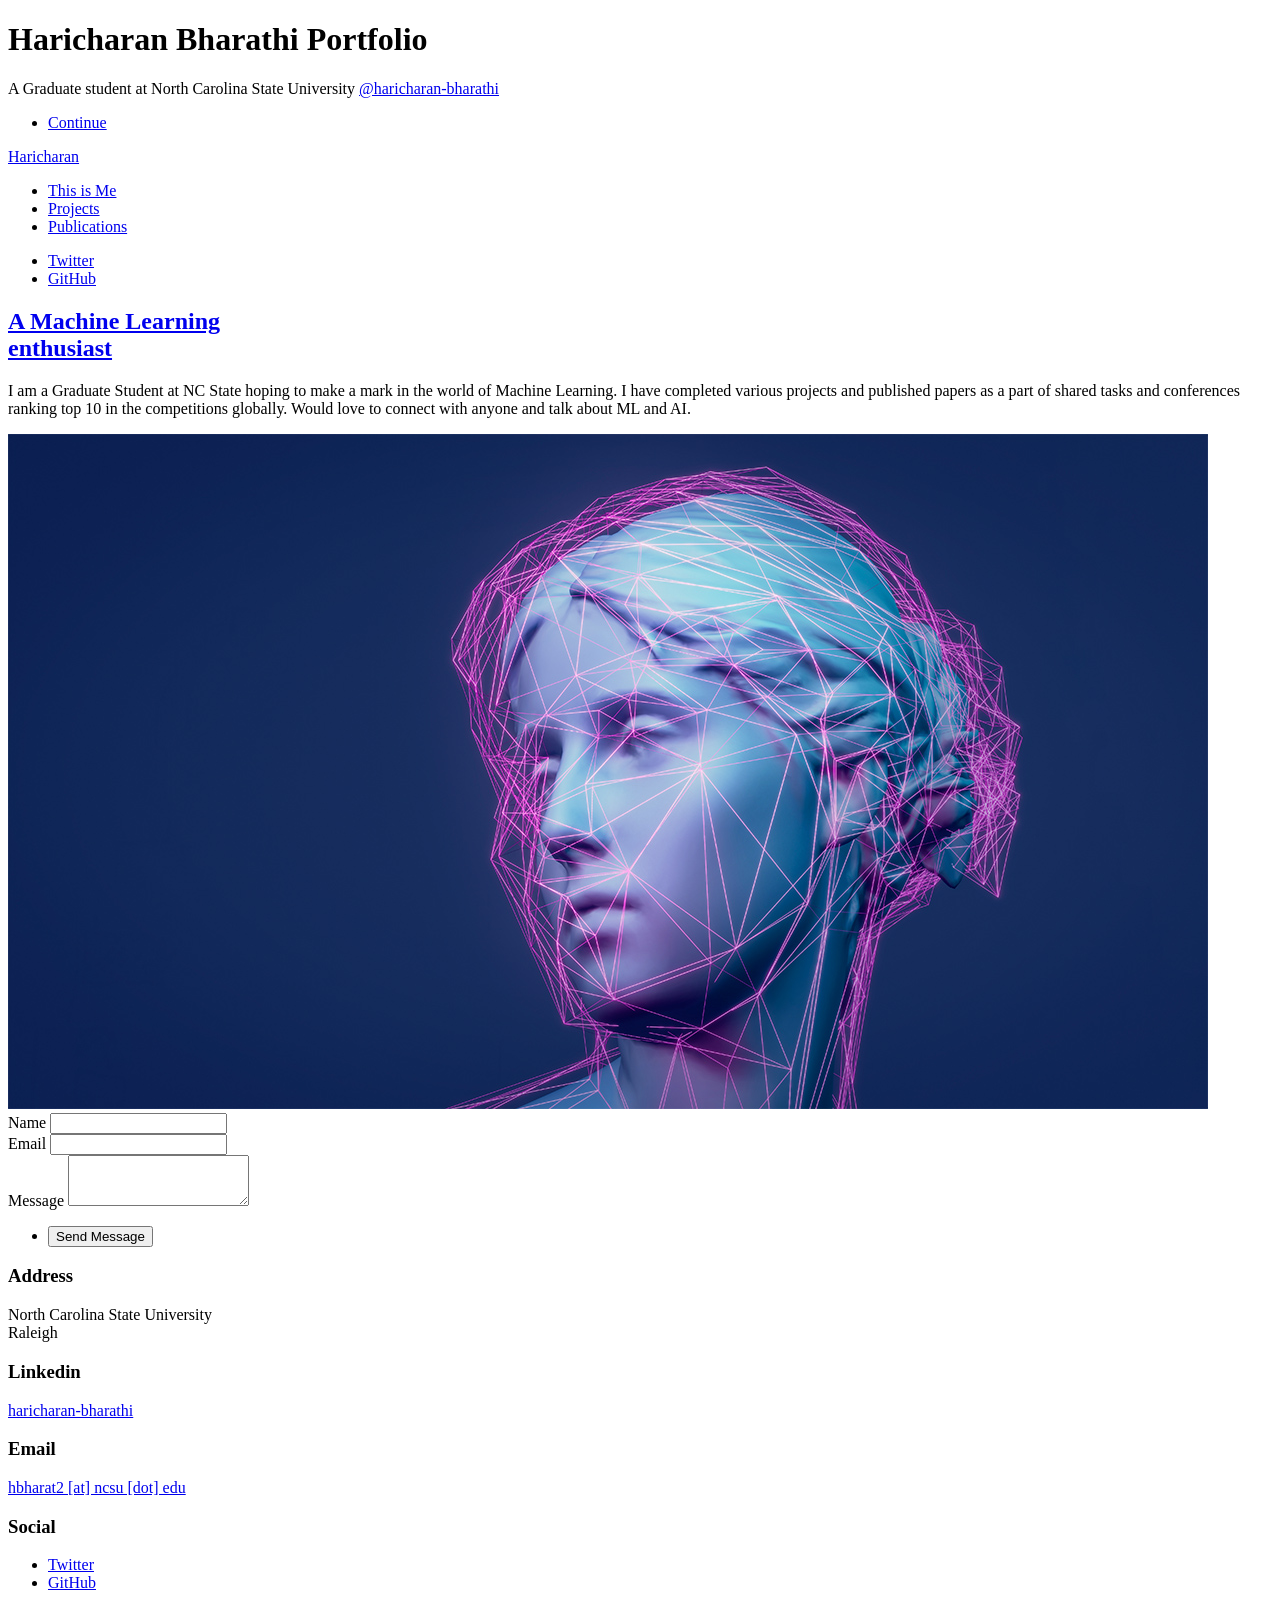
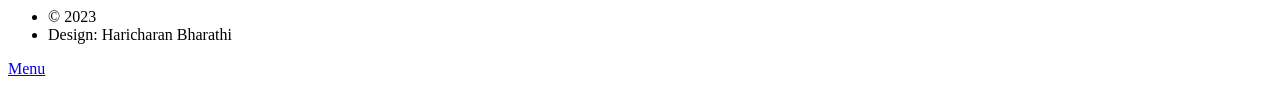
==== commit dfe37157: "Update index.html" ====
--- a/index.html
+++ b/index.html
@@ -20,7 +20,7 @@
 				<!-- Intro -->
 					<div id="intro">
 						<h1>Haricharan Bharathi Portfolio</h1>
-						<p>An undergrad student at Sri Sivasubramaniya Nadar College of Engineering <a href="https://www.linkedin.com/in/haricharan-bharathi/">@haricharan-bharathi</a></p>
+						<p>A Graduate student at North Carolina State University <a href="https://www.linkedin.com/in/haricharan-bharathi/">@haricharan-bharathi</a></p>
 						<ul class="actions">
 							<li><a href="#header" class="button icon solid solo fa-arrow-down scrolly">Continue</a></li>
 						</ul>
@@ -57,8 +57,8 @@
 									
 									<h2><a href="#">A Machine Learning<br />
 									enthusiast</a></h2>
-									<p>I am a final year student currently pursuing B.E Computer Science and Engineering at Sri Sivasubramaniya Nadar College of Engineering 
-										and preside as the head of Machine Learning at the SSN Coding Club. I have published various papers and completed projects on a spectrum of sub-topics under Machine Learning.
+									<p>I am a Graduate Student at NC State hoping to make a mark in the world of Machine Learning. I have completed various projects and published papers as a part of shared tasks and conferences ranking top 10 in the competitions globally. Would love to connect with anyone and talk about ML and AI.
+										
 									</p>
 								</header>
 								<a href="#" class="image main"><img src="images\Mar23_24_1401980646.jpg" alt="" /></a>
@@ -95,8 +95,8 @@
 						<section class="split contact">
 							<section class="alt">
 								<h3>Address</h3>
-								<p>SSN College of Engineering<br />
-									Kalavakkam</p>
+								<p>North Carolina State University<br />
+									Raleigh</p>
 							</section>
 							<section>
 								<h3>Linkedin</h3>
@@ -104,7 +104,7 @@
 							</section>
 							<section>
 								<h3>Email</h3>
-								<p><a href="#">haricharan2010267 [at] ssn [dot] edu [dot] in</a></p>
+								<p><a href="#">hbharat2 [at] ncsu [dot] edu</a></p>
 							</section>
 							<section>
 								<h3>Social</h3>
@@ -135,4 +135,4 @@
 			<script src="assets/js/main.js"></script>
 
 	</body>
-</html>+</html>
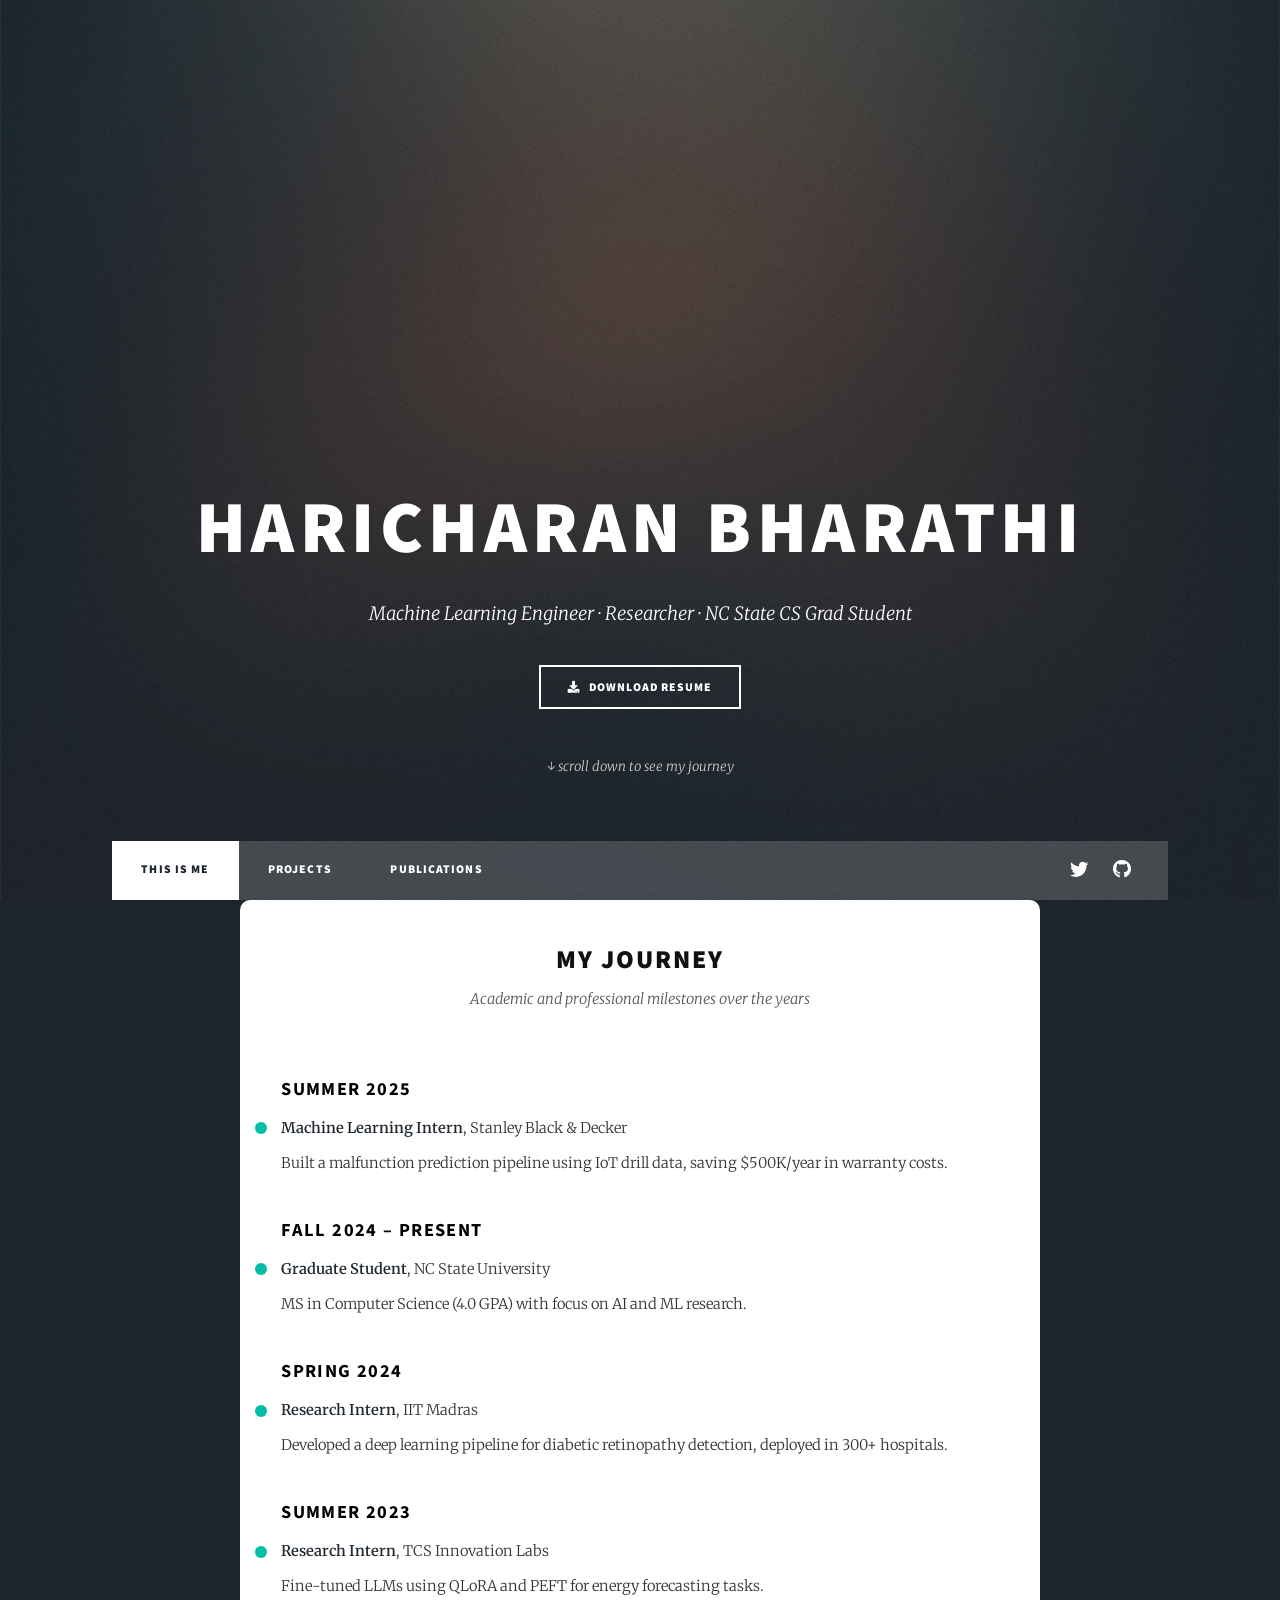
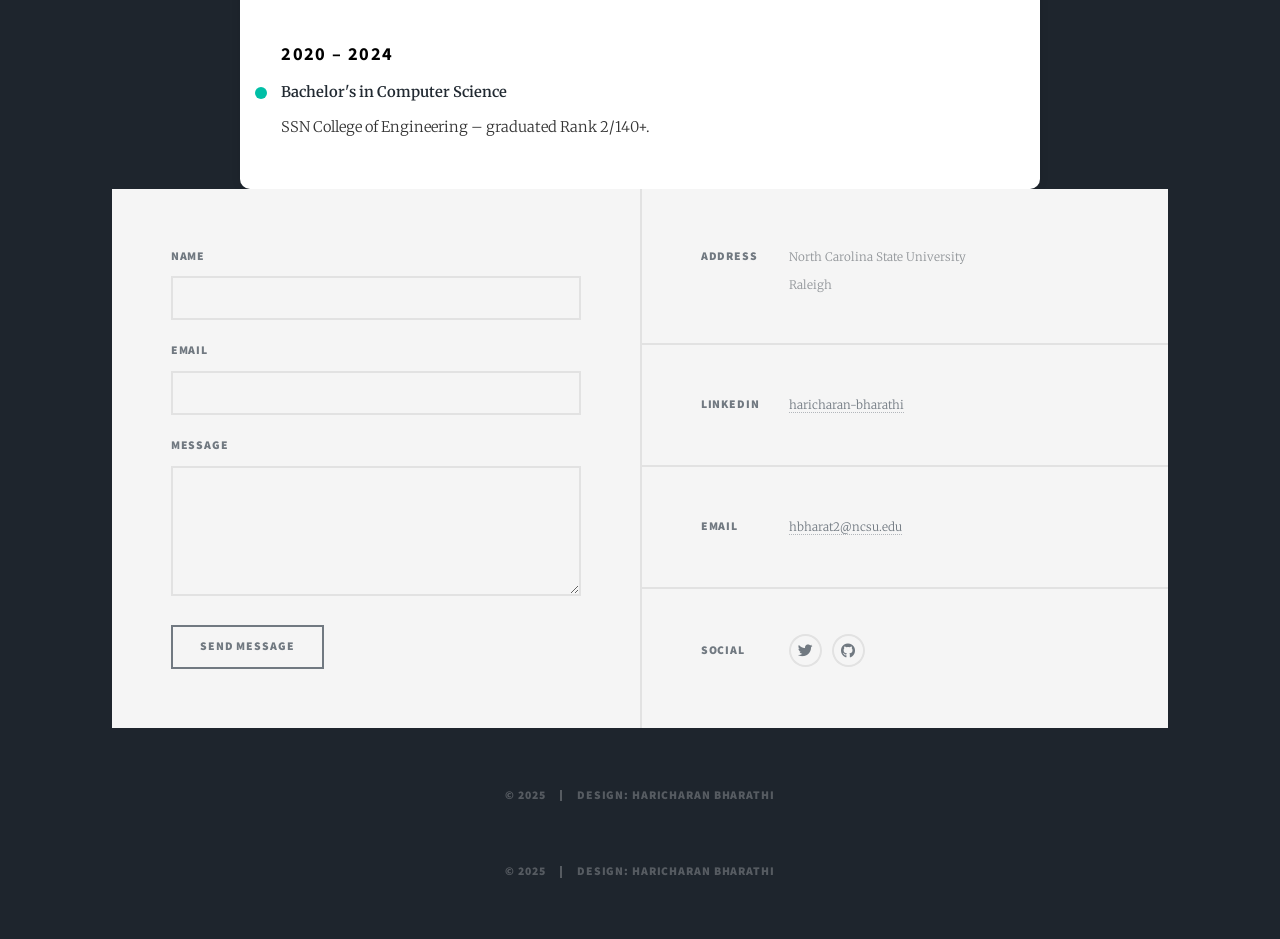
==== commit aee8b297: "long due update of my website :(" ====
--- a/index.html
+++ b/index.html
@@ -1,138 +1,211 @@
 <!DOCTYPE HTML>
-<!--
-	Massively by HTML5 UP
-	html5up.net | @ajlkn
-	Free for personal and commercial use under the CCA 3.0 license (html5up.net/license)
--->
 <html>
-	<head>
-		<title>Haricharan Bharathi</title>
-		<meta charset="utf-8" />
-		<meta name="viewport" content="width=device-width, initial-scale=1, user-scalable=no" />
-		<link rel="stylesheet" href="assets/css/main.css" />
-		<noscript><link rel="stylesheet" href="assets/css/noscript.css" /></noscript>
-	</head>
-	<body class="is-preload">
-
-		<!-- Wrapper -->
-			<div id="wrapper" class="fade-in">
-
-				<!-- Intro -->
-					<div id="intro">
-						<h1>Haricharan Bharathi Portfolio</h1>
-						<p>A Graduate student at North Carolina State University <a href="https://www.linkedin.com/in/haricharan-bharathi/">@haricharan-bharathi</a></p>
-						<ul class="actions">
-							<li><a href="#header" class="button icon solid solo fa-arrow-down scrolly">Continue</a></li>
-						</ul>
-					</div>
-
-				<!-- Header -->
-					<header id="header">
-						<a href="index.html" class="logo">Haricharan</a>
-					</header>
-
-				<!-- Nav -->
-					<nav id="nav">
-						<ul class="links">
-							<li class="active"><a href="index.html">This is Me</a></li>
-							<li><a href="generic.html">Projects</a></li>
-							<li><a href="elements.html">Publications</a></li>
-						</ul>
-						<ul class="icons">
-							<li>
-								<a href="https://twitter.com/HaricharanBhar1" class="icon brands alt fa-twitter"><span class="label">Twitter</span></a></li>
-									<!-- <li><a href="#" class="icon brands alt fa-facebook-f"><span class="label">Facebook</span></a></li>
-									<li><a href="#" class="icon brands alt fa-instagram"><span class="label">Instagram</span></a></li> -->
-									<li><a href="https://github.com/Haricharan0311" class="icon brands alt fa-github"><span class="label">GitHub</span></a>
-									</li>
-						</ul>
-					</nav>
-
-				<!-- Main -->
-					<div id="main">
-
-						<!-- Featured Post -->
-							<article class="post featured">
-								<header class="major">
-									
-									<h2><a href="#">A Machine Learning<br />
-									enthusiast</a></h2>
-									<p>I am a Graduate Student at NC State hoping to make a mark in the world of Machine Learning. I have completed various projects and published papers as a part of shared tasks and conferences ranking top 10 in the competitions globally. Would love to connect with anyone and talk about ML and AI.
-										
-									</p>
-								</header>
-								<a href="#" class="image main"><img src="images\Mar23_24_1401980646.jpg" alt="" /></a>
-								
-							</article>
-
-						
-
-					</div>
-
-				<!-- Footer -->
-					<footer id="footer">
-						<section>
-							<form method="post" action="#">
-								<div class="fields">
-									<div class="field">
-										<label for="name">Name</label>
-										<input type="text" name="name" id="name" />
-									</div>
-									<div class="field">
-										<label for="email">Email</label>
-										<input type="text" name="email" id="email" />
-									</div>
-									<div class="field">
-										<label for="message">Message</label>
-										<textarea name="message" id="message" rows="3"></textarea>
-									</div>
-								</div>
-								<ul class="actions">
-									<li><input type="submit" value="Send Message" /></li>
-								</ul>
-							</form>
-						</section>
-						<section class="split contact">
-							<section class="alt">
-								<h3>Address</h3>
-								<p>North Carolina State University<br />
-									Raleigh</p>
-							</section>
-							<section>
-								<h3>Linkedin</h3>
-								<p><a href="#">haricharan-bharathi</a></p>
-							</section>
-							<section>
-								<h3>Email</h3>
-								<p><a href="#">hbharat2 [at] ncsu [dot] edu</a></p>
-							</section>
-							<section>
-								<h3>Social</h3>
-								<ul class="icons alt">
-									<li><a href="https://twitter.com/HaricharanBhar1" class="icon brands alt fa-twitter"><span class="label">Twitter</span></a></li>
-									<!-- <li><a href="#" class="icon brands alt fa-facebook-f"><span class="label">Facebook</span></a></li>
-									<li><a href="#" class="icon brands alt fa-instagram"><span class="label">Instagram</span></a></li> -->
-									<li><a href="https://github.com/Haricharan0311" class="icon brands alt fa-github"><span class="label">GitHub</span></a></li>
-								</ul>
-							</section>
-						</section>
-					</footer>
-
-				<!-- Copyright -->
-					<div id="copyright">
-						<ul><li>&copy; 2023</li><li>Design: Haricharan Bharathi</li></ul>
-					</div>
-
-			</div>
-
-		<!-- Scripts -->
-			<script src="assets/js/jquery.min.js"></script>
-			<script src="assets/js/jquery.scrollex.min.js"></script>
-			<script src="assets/js/jquery.scrolly.min.js"></script>
-			<script src="assets/js/browser.min.js"></script>
-			<script src="assets/js/breakpoints.min.js"></script>
-			<script src="assets/js/util.js"></script>
-			<script src="assets/js/main.js"></script>
-
-	</body>
+<head>
+  <title>Haricharan Bharathi</title>
+  <meta charset="utf-8" />
+  <meta name="viewport" content="width=device-width, initial-scale=1, user-scalable=no" />
+  <link rel="stylesheet" href="assets/css/main.css" />
+  <noscript><link rel="stylesheet" href="assets/css/noscript.css" /></noscript>
+  <style>
+    .timeline {
+      border-left: 4px solid #ddd;
+      margin-left: 1em;
+      padding-left: 1em;
+    }
+    .timeline-item {
+      margin-bottom: 2em;
+      padding-left: 1em;
+      position: relative;
+    }
+    .timeline-item::before {
+      content: "";
+      position: absolute;
+      left: -1.15em;
+      top: 0.3em;
+      width: 0.8em;
+      height: 0.8em;
+      background: #00BFA6;
+      border-radius: 50%;
+    }
+    .timeline-item h3 {
+      margin-bottom: 0.25em;
+      color: #111;
+    }
+    .timeline-item p {
+      margin: 0;
+      color: #555;
+    }
+  </style>
+</head>
+<body class="is-preload">
+  <div id="wrapper" class="fade-in">
+
+    <!-- Intro -->
+    <div id="intro">
+      <h1>Haricharan Bharathi</h1>
+      <p>Machine Learning Engineer · Researcher · NC State CS Grad Student</p>
+      <ul class="actions">
+        <li><a href="assets/Haricharan Bharathi_Resume-ML.pdf" class="button icon solid fa-download">Download Resume</a></li>
+      </ul>
+	  <p style="font-size: 0.9em; font-style: italic; color: #ccc; margin-top: 1em;">
+		↓ scroll down to see my journey
+	  </p>
+    </div>
+
+    <!-- Header -->
+    <header id="header">
+      <a href="index.html" class="logo">Haricharan</a>
+    </header>
+
+    <!-- Nav -->
+    <nav id="nav">
+      <ul class="links">
+        <li class="active"><a href="index.html">This is Me</a></li>
+        <li><a href="generic.html">Projects</a></li>
+        <li><a href="elements.html">Publications</a></li>
+      </ul>
+      <ul class="icons">
+        <li><a href="https://twitter.com/HaricharanBhar1" class="icon brands alt fa-twitter"><span class="label">Twitter</span></a></li>
+        <li><a href="https://github.com/Haricharan0311" class="icon brands alt fa-github"><span class="label">GitHub</span></a></li>
+      </ul>
+    </nav>
+
+    <!-- Timeline Section -->
+    <section class="post" style="background-color: white; padding: 3em 1em; border-radius: 10px; box-shadow: 0 0 10px rgba(0,0,0,0.1); max-width: 800px; margin: 0 auto;">
+		<header class="major" style="text-align: center;">
+		  <h2 style="color: #111; margin-bottom: 0.2em;">My Journey</h2>
+		  <p style="color: #555;">Academic and professional milestones over the years</p>
+		</header>
+	  
+		<div style="margin-top: 3em; display: flex; flex-direction: column; gap: 2.5em;">
+	  
+		  <!-- Timeline Item -->
+		  <div style="display: flex; align-items: center; gap: 1em;">
+			<div style="min-width: 12px; height: 12px; background-color: #00bfa6; border-radius: 50%; flex-shrink: 0;"></div>
+			<div>
+			  <h3 style="color: #000; font-weight: 700; margin: 0;">SUMMER 2025</h3>
+			  <p style="color: #333; margin: 0.5em 0 0;"><strong>Machine Learning Intern</strong>, Stanley Black & Decker<br>
+			  Built a malfunction prediction pipeline using IoT drill data, saving $500K/year in warranty costs.</p>
+			</div>
+		  </div>
+	  
+		  <!-- Timeline Item -->
+		  <div style="display: flex; align-items: center; gap: 1em;">
+			<div style="min-width: 12px; height: 12px; background-color: #00bfa6; border-radius: 50%; flex-shrink: 0;"></div>
+			<div>
+			  <h3 style="color: #000; font-weight: 700; margin: 0;">FALL 2024 – PRESENT</h3>
+			  <p style="color: #333; margin: 0.5em 0 0;"><strong>Graduate Student</strong>, NC State University<br>
+			  MS in Computer Science (4.0 GPA) with focus on AI and ML research.</p>
+			</div>
+		  </div>
+	  
+		  <div style="display: flex; align-items: center; gap: 1em;">
+			<div style="min-width: 12px; height: 12px; background-color: #00bfa6; border-radius: 50%; flex-shrink: 0;"></div>
+			<div>
+			  <h3 style="color: #000; font-weight: 700; margin: 0;">SPRING 2024</h3>
+			  <p style="color: #333; margin: 0.5em 0 0;"><strong>Research Intern</strong>, IIT Madras<br>
+			  Developed a deep learning pipeline for diabetic retinopathy detection, deployed in 300+ hospitals.</p>
+			</div>
+		  </div>
+
+		  <!-- Timeline Item -->
+		  <div style="display: flex; align-items: center; gap: 1em;">
+			<div style="min-width: 12px; height: 12px; background-color: #00bfa6; border-radius: 50%; flex-shrink: 0;"></div>
+			<div>
+			  <h3 style="color: #000; font-weight: 700; margin: 0;">SUMMER 2023</h3>
+			  <p style="color: #333; margin: 0.5em 0 0;"><strong>Research Intern</strong>, TCS Innovation Labs<br>
+			  Fine-tuned LLMs using QLoRA and PEFT for energy forecasting tasks.</p>
+			</div>
+		  </div>
+	  
+		  <!-- Timeline Item -->
+		  
+	  
+		  <!-- Timeline Item -->
+		  <div style="display: flex; align-items: center; gap: 1em;">
+			<div style="min-width: 12px; height: 12px; background-color: #00bfa6; border-radius: 50%; flex-shrink: 0;"></div>
+			<div>
+			  <h3 style="color: #000; font-weight: 700; margin: 0;">2020 – 2024</h3>
+			  <p style="color: #333; margin: 0.5em 0 0;"><strong>Bachelor's in Computer Science</strong><br>
+			  SSN College of Engineering – graduated Rank 2/140+.</p>
+			</div>
+		  </div>
+	  
+		</div>
+	  </section>
+	  
+	  
+	  
+	  
+	  
+
+    <!-- Footer -->
+    <!-- Footer -->
+<footer id="footer">
+	<section>
+	  <form method="post" action="#">
+		<div class="fields">
+		  <div class="field">
+			<label for="name">Name</label>
+			<input type="text" name="name" id="name" />
+		  </div>
+		  <div class="field">
+			<label for="email">Email</label>
+			<input type="text" name="email" id="email" />
+		  </div>
+		  <div class="field">
+			<label for="message">Message</label>
+			<textarea name="message" id="message" rows="3"></textarea>
+		  </div>
+		</div>
+		<ul class="actions">
+		  <li><input type="submit" value="Send Message" /></li>
+		</ul>
+	  </form>
+	</section>
+	<section class="split contact">
+	  <section class="alt">
+		<h3>Address</h3>
+		<p>North Carolina State University<br />
+		  Raleigh</p>
+	  </section>
+	  <section>
+		<h3>LinkedIn</h3>
+		<p><a href="https://www.linkedin.com/in/haricharan-bharathi/">haricharan-bharathi</a></p>
+	  </section>
+	  <section>
+		<h3>Email</h3>
+		<p><a href="mailto:hbharat2@ncsu.edu">hbharat2@ncsu.edu</a></p>
+	  </section>
+	  <section>
+		<h3>Social</h3>
+		<ul class="icons alt">
+		  <li><a href="https://twitter.com/HaricharanBhar1" class="icon brands alt fa-twitter"><span class="label">Twitter</span></a></li>
+		  <li><a href="https://github.com/Haricharan0311" class="icon brands alt fa-github"><span class="label">GitHub</span></a></li>
+		</ul>
+	  </section>
+	</section>
+  </footer>
+  
+  <!-- Copyright -->
+  <div id="copyright">
+	<ul><li>&copy; 2025</li><li>Design: Haricharan Bharathi</li></ul>
+  </div>
+  
+
+    <!-- Copyright -->
+    <div id="copyright">
+      <ul><li>&copy; 2025</li><li>Design: Haricharan Bharathi</li></ul>
+    </div>
+  </div>
+
+  <!-- Scripts -->
+  <script src="assets/js/jquery.min.js"></script>
+  <script src="assets/js/jquery.scrollex.min.js"></script>
+  <script src="assets/js/jquery.scrolly.min.js"></script>
+  <script src="assets/js/browser.min.js"></script>
+  <script src="assets/js/breakpoints.min.js"></script>
+  <script src="assets/js/util.js"></script>
+  <script src="assets/js/main.js"></script>
+</body>
 </html>
--- a/assets/css/main.css
+++ b/assets/css/main.css
@@ -6,6 +6,8 @@
 	html5up.net | @ajlkn
 	Free for personal and commercial use under the CCA 3.0 license (html5up.net/license)
 */
+
+
 
 html, body, div, span, applet, object,
 iframe, h1, h2, h3, h4, h5, h6, p, blockquote,
@@ -4686,4 +4688,34 @@
 			visibility: visible;
 		}
 
-	}+	}
+
+	.timeline {
+		border-left: 4px solid #ddd;
+		margin-left: 1em;
+		padding-left: 1em;
+	  }
+	  .timeline-item {
+		margin-bottom: 2em;
+		padding-left: 1em;
+		position: relative;
+	  }
+	  .timeline-item::before {
+		content: "";
+		position: absolute;
+		left: -1.15em;
+		top: 0.3em;
+		width: 0.8em;
+		height: 0.8em;
+		background: #00BFA6;
+		border-radius: 50%;
+	  }
+	  .timeline-item h3 {
+		margin-bottom: 0.25em;
+		color: #111;
+	  }
+	  .timeline-item p {
+		margin: 0;
+		color: #555;
+	  }
+	  
